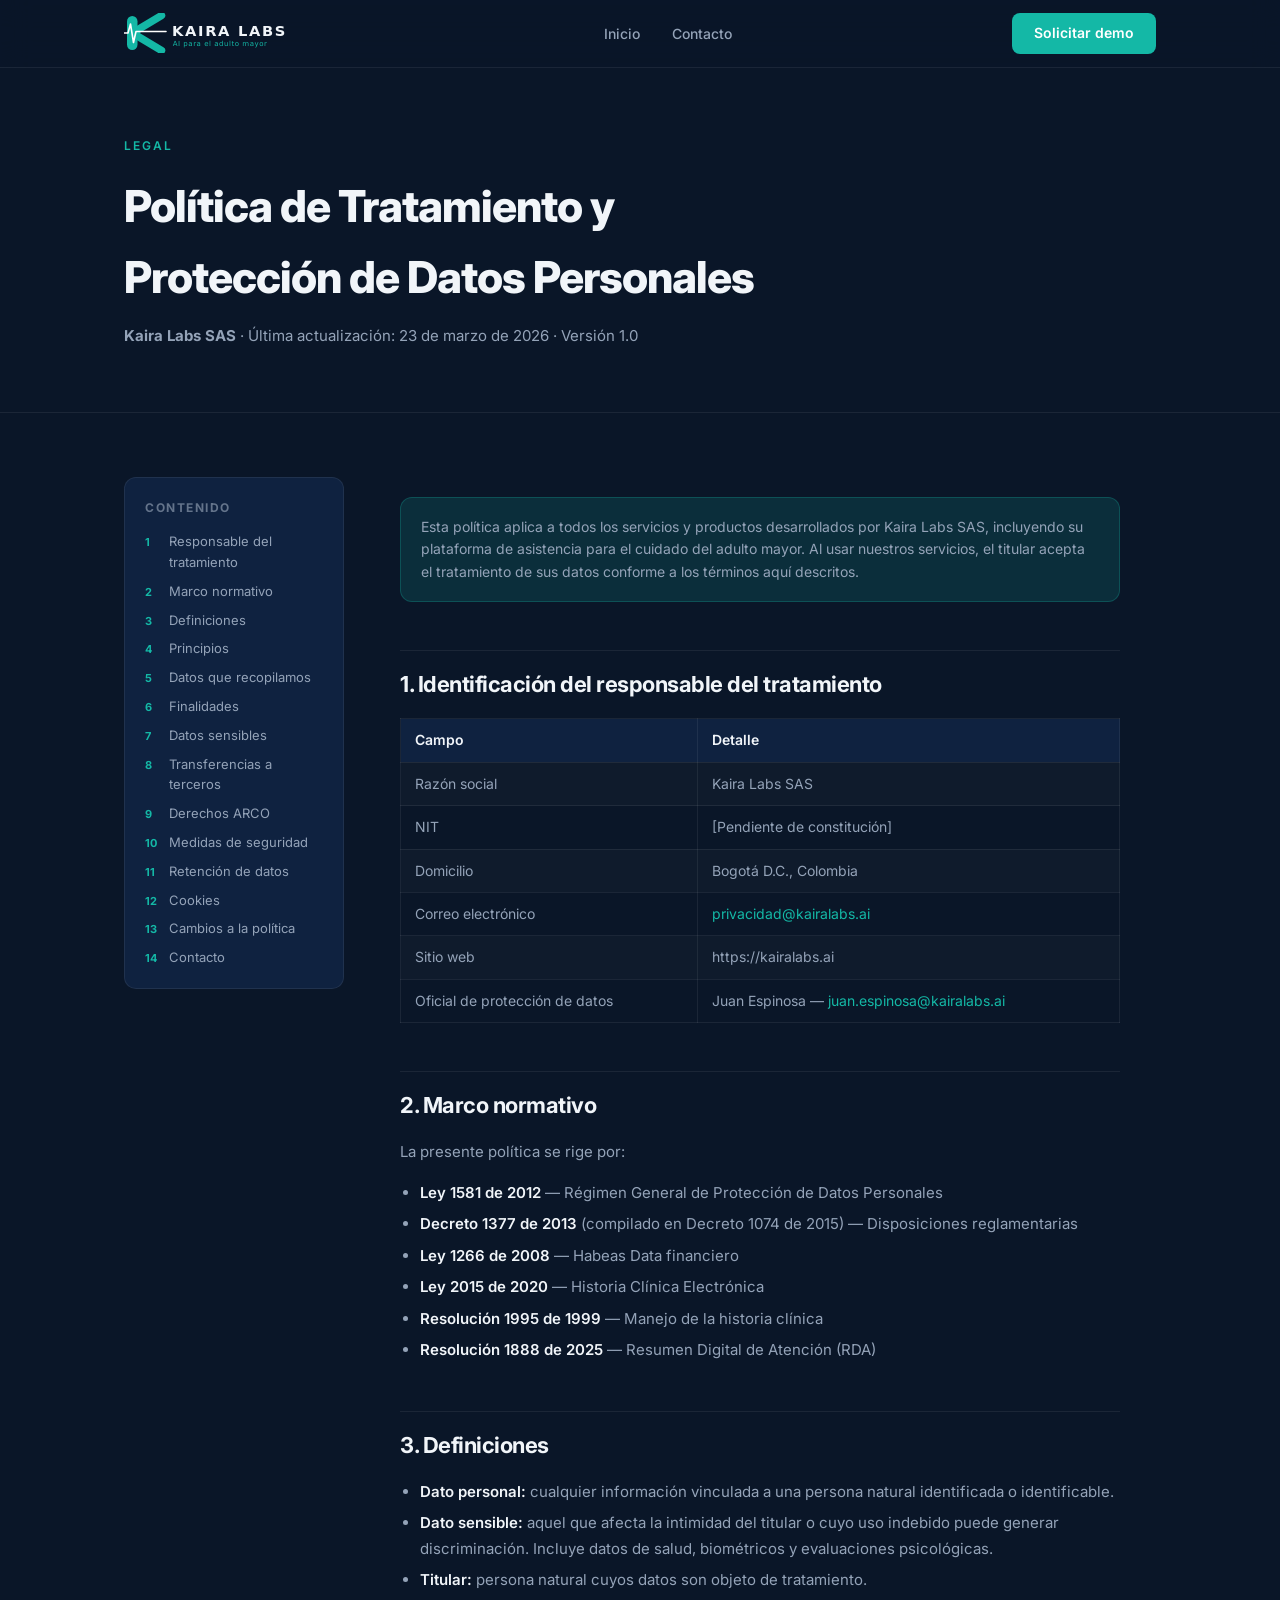
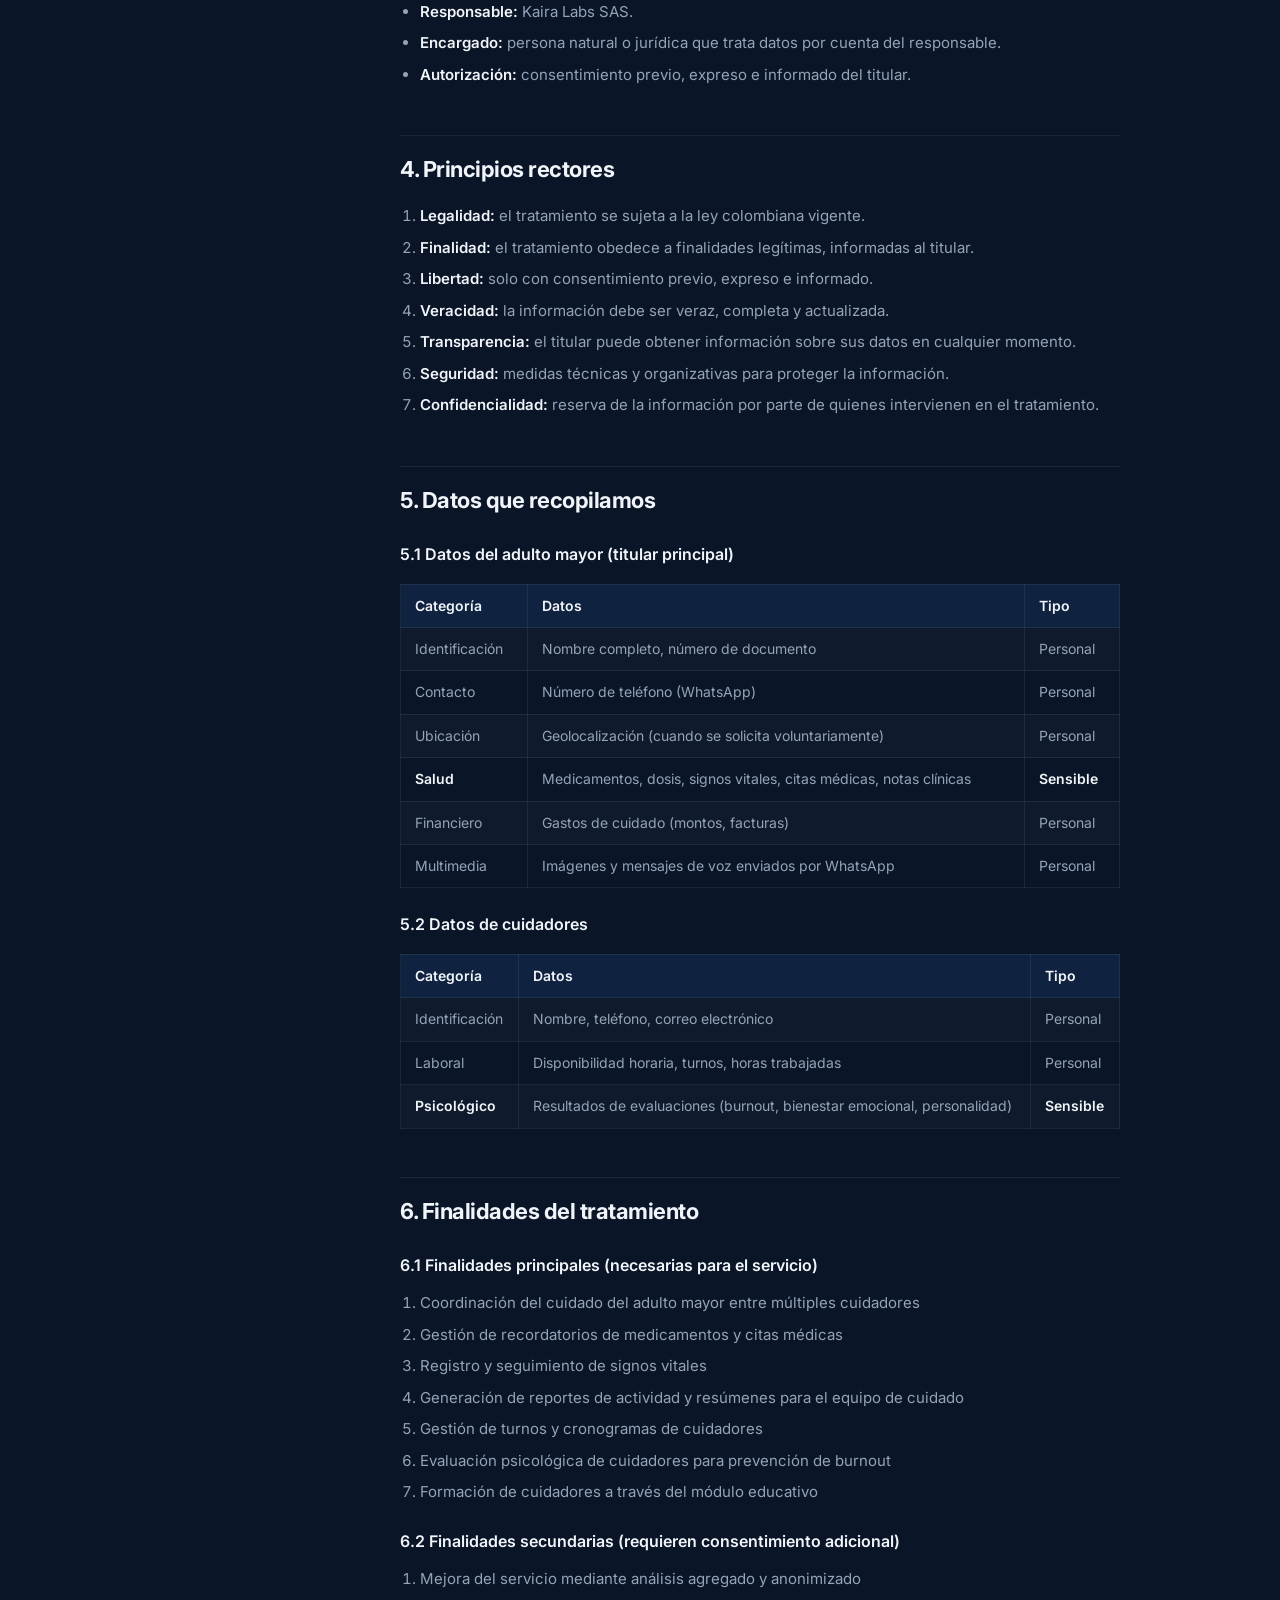
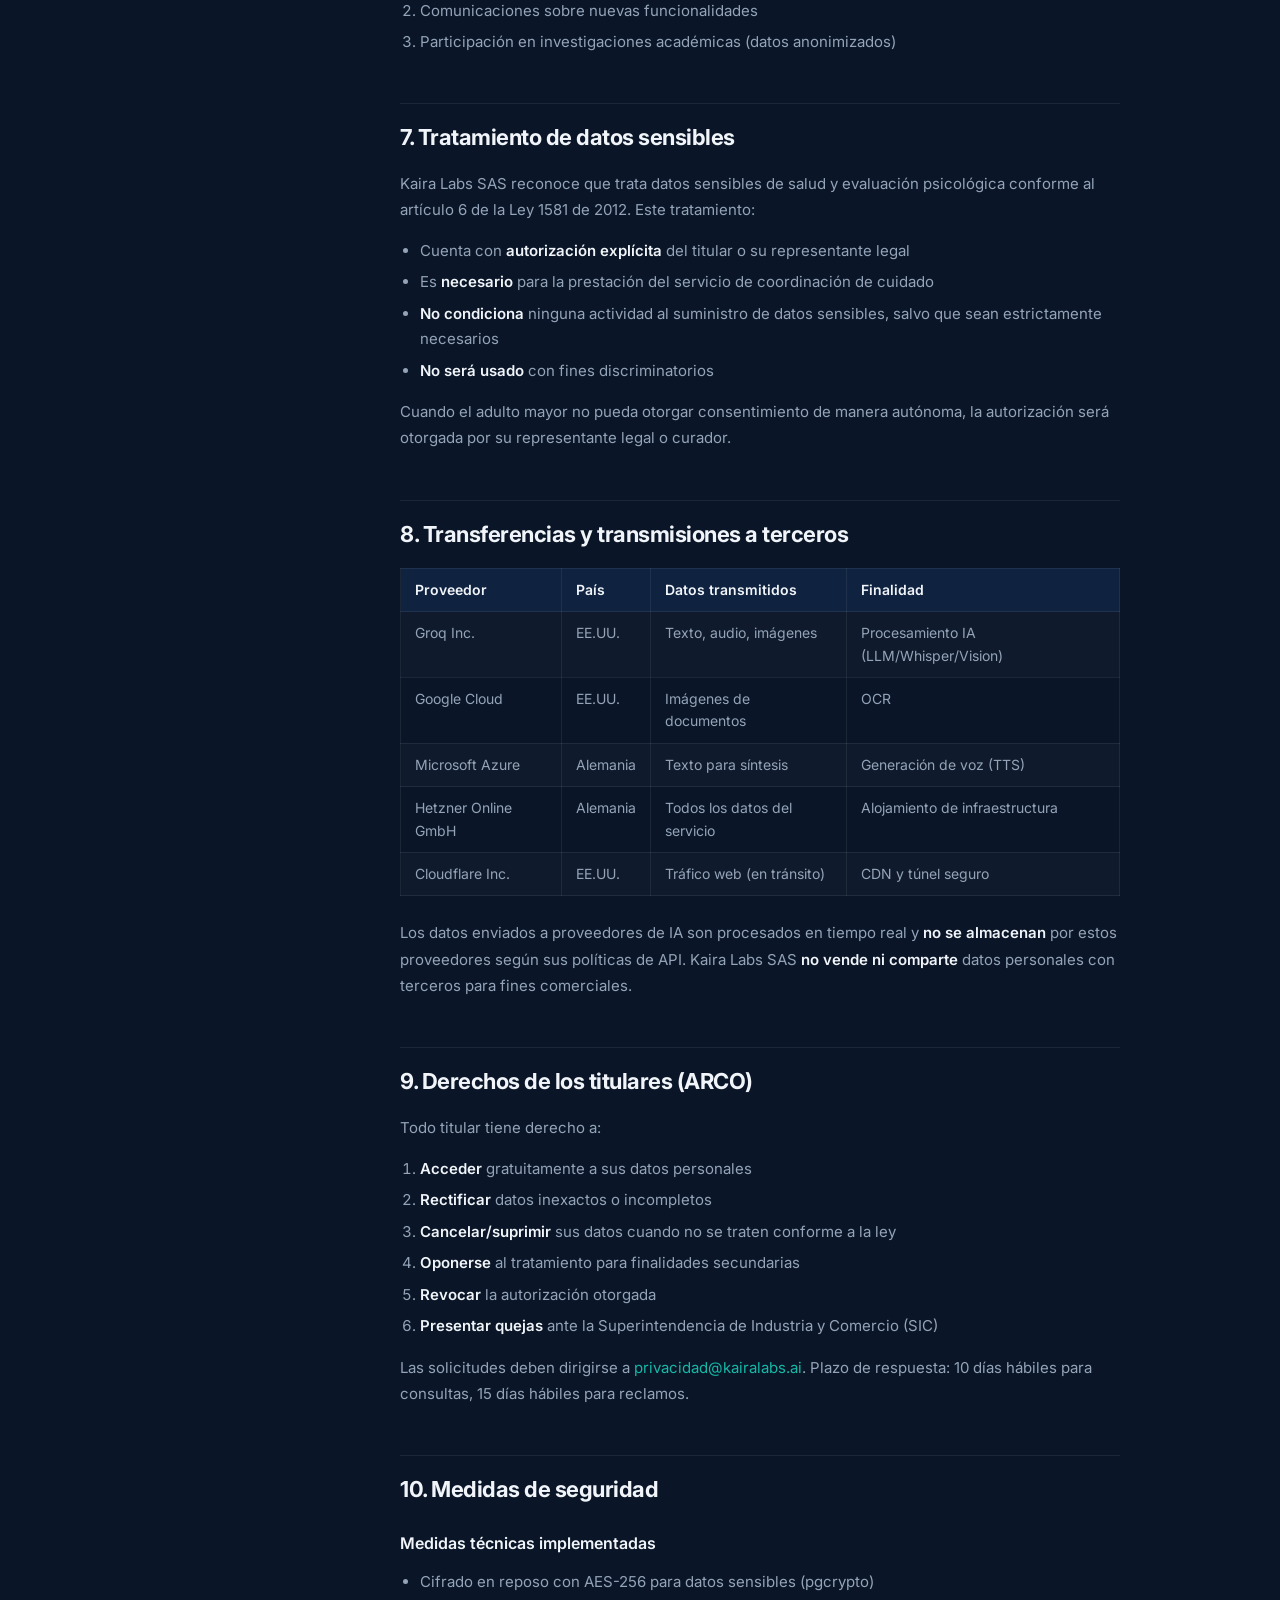
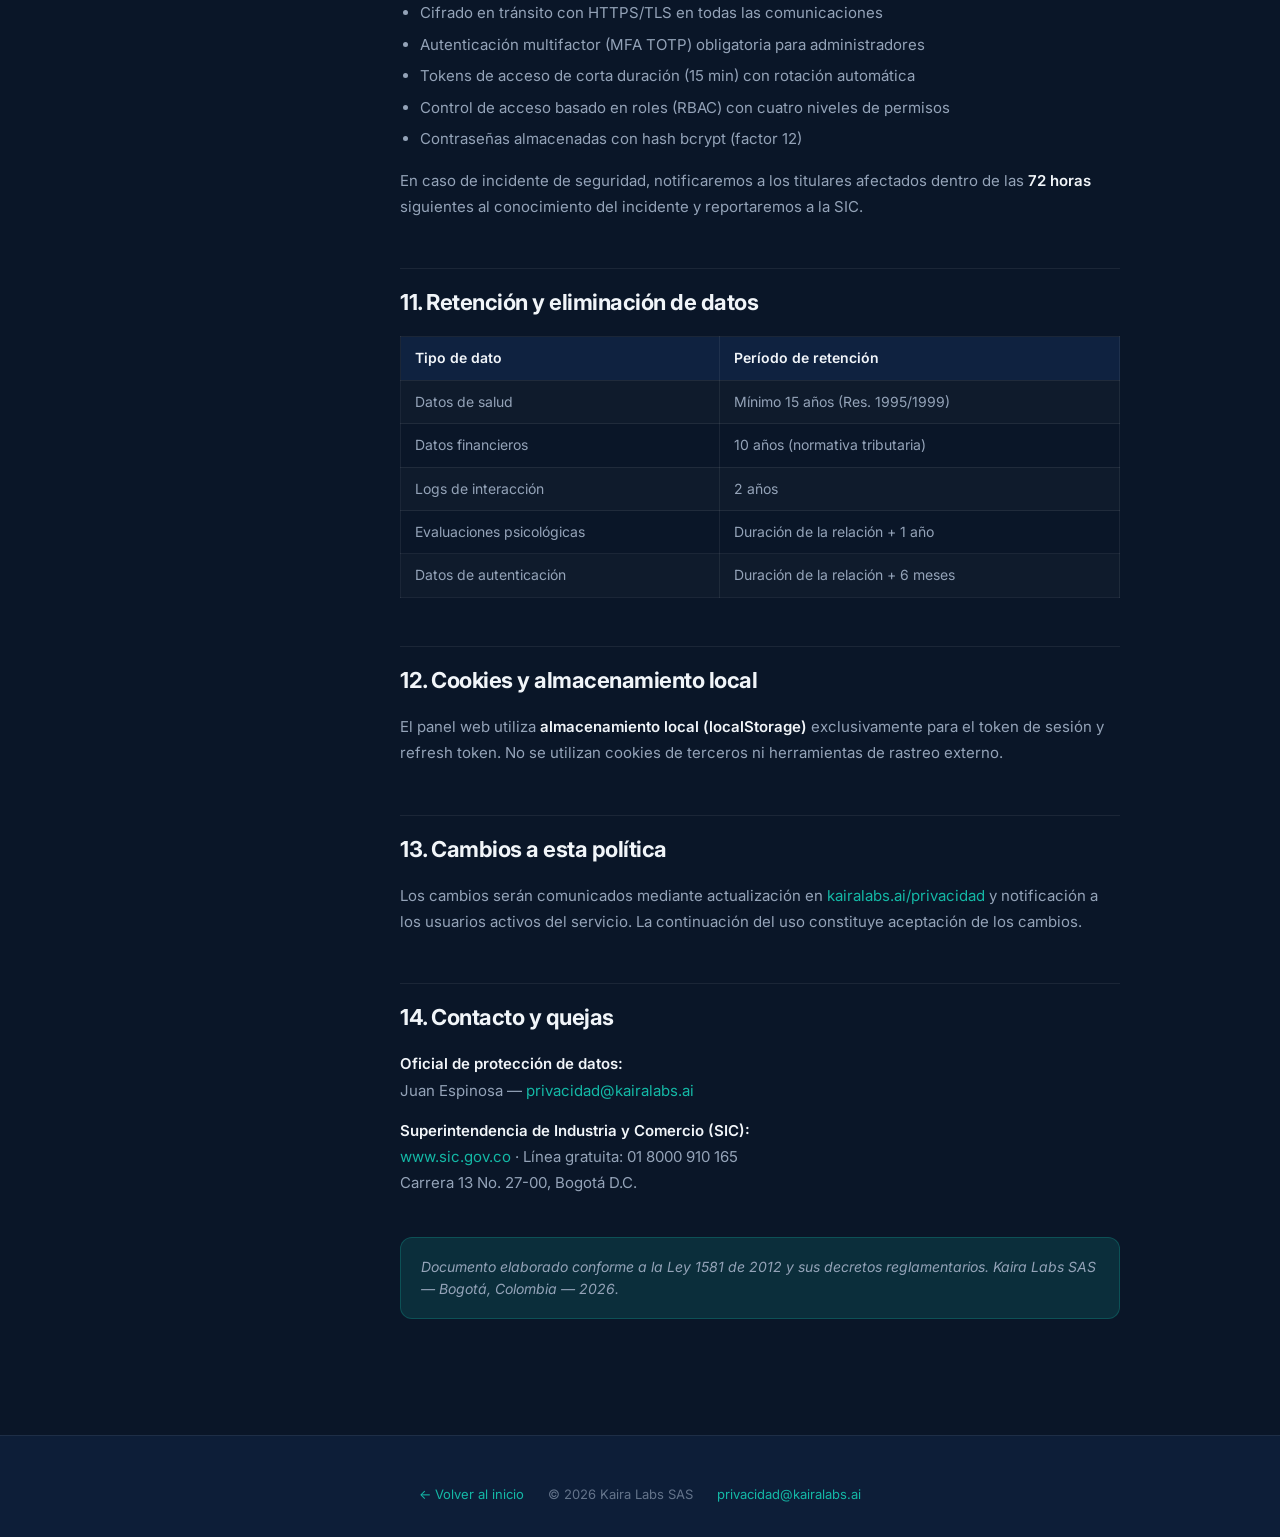
==== privacidad.html @ ccc5d6a7 "feat: landing page inicial Kaira Labs — dark premium, responsive, privacidad" ====
<!DOCTYPE html>
<html lang="es">
<head>
  <meta charset="UTF-8"/>
  <meta name="viewport" content="width=device-width, initial-scale=1.0"/>
  <title>Política de Privacidad — Kaira Labs</title>
  <meta name="description" content="Política de Tratamiento y Protección de Datos Personales de Kaira Labs SAS, conforme a la Ley 1581 de 2012."/>
  <link rel="icon" type="image/svg+xml" href="assets/img/favicon.svg"/>
  <link rel="preconnect" href="https://fonts.googleapis.com"/>
  <link rel="preconnect" href="https://fonts.gstatic.com" crossorigin/>
  <link href="https://fonts.googleapis.com/css2?family=Inter:wght@400;500;600;700;800&display=swap" rel="stylesheet"/>
  <link rel="stylesheet" href="assets/css/style.css"/>
  <style>
    .privacy-hero {
      padding: calc(var(--nav-h) + 64px) 0 64px;
      border-bottom: 1px solid var(--border);
    }
    .privacy-hero h1 { font-size: clamp(28px,4vw,44px); font-weight:800; letter-spacing:-1px; margin-bottom:12px; }
    .privacy-hero p { color:var(--text-muted); font-size:15px; }
    .privacy-body { padding: 64px 0 96px; }
    .privacy-layout { display:grid; grid-template-columns:220px 1fr; gap:56px; align-items:start; }
    .privacy-toc {
      position:sticky; top:calc(var(--nav-h) + 24px);
      background:var(--bg-card); border:1px solid var(--border);
      border-radius:var(--radius); padding:20px;
    }
    .privacy-toc h4 { font-size:12px; font-weight:700; text-transform:uppercase; letter-spacing:1.5px; color:var(--text-dim); margin-bottom:14px; }
    .privacy-toc ol { list-style:none; counter-reset:toc; display:flex; flex-direction:column; gap:8px; }
    .privacy-toc li { counter-increment:toc; display:flex; gap:8px; align-items:baseline; }
    .privacy-toc li::before { content:counter(toc); font-size:11px; font-weight:700; color:var(--accent); min-width:16px; }
    .privacy-toc a { font-size:13px; color:var(--text-muted); transition:color .2s; }
    .privacy-toc a:hover { color:var(--text); }
    .privacy-content { max-width:720px; }
    .privacy-content h2 {
      font-size:22px; font-weight:700; letter-spacing:-.5px;
      margin: 48px 0 16px; padding-top:16px;
      border-top:1px solid var(--border); color:var(--text);
    }
    .privacy-content h2:first-child { margin-top:0; border-top:none; }
    .privacy-content h3 { font-size:16px; font-weight:600; margin:24px 0 10px; color:var(--text); }
    .privacy-content p { font-size:15px; color:var(--text-muted); line-height:1.75; margin-bottom:14px; }
    .privacy-content ul, .privacy-content ol { margin:12px 0 16px 20px; }
    .privacy-content li { font-size:15px; color:var(--text-muted); line-height:1.7; margin-bottom:6px; }
    .privacy-content strong { color:var(--text); font-weight:600; }
    .privacy-content table { width:100%; border-collapse:collapse; margin:16px 0 24px; font-size:14px; }
    .privacy-content th { background:var(--bg-card); color:var(--text); font-weight:600; padding:10px 14px; text-align:left; border:1px solid var(--border); }
    .privacy-content td { padding:10px 14px; border:1px solid var(--border); color:var(--text-muted); vertical-align:top; }
    .privacy-content tr:nth-child(even) td { background:rgba(255,255,255,.02); }
    .highlight-box {
      background:var(--accent-glow); border:1px solid rgba(20,184,166,.25);
      border-radius:var(--radius); padding:18px 20px; margin:20px 0;
      font-size:14px; color:var(--text-muted); line-height:1.6;
    }
    @media (max-width:768px) {
      .privacy-layout { grid-template-columns:1fr; }
      .privacy-toc { position:static; }
    }
  </style>
</head>
<body>

<!-- Nav -->
<nav>
  <div class="container">
    <a href="/" aria-label="Kaira Labs inicio">
      <img src="assets/img/kaira_logo_h.svg" alt="Kaira Labs" class="nav-logo"/>
    </a>
    <ul class="nav-links">
      <li><a href="/">Inicio</a></li>
      <li><a href="/#contacto">Contacto</a></li>
    </ul>
    <a href="/#contacto" class="btn-nav">Solicitar demo</a>
  </div>
</nav>

<!-- Hero -->
<div class="privacy-hero">
  <div class="container">
    <span class="section-label">Legal</span>
    <h1>Política de Tratamiento y<br/>Protección de Datos Personales</h1>
    <p><strong>Kaira Labs SAS</strong> · Última actualización: 23 de marzo de 2026 · Versión 1.0</p>
  </div>
</div>

<!-- Body -->
<div class="privacy-body">
  <div class="container">
    <div class="privacy-layout">

      <!-- TOC -->
      <aside class="privacy-toc">
        <h4>Contenido</h4>
        <ol>
          <li><a href="#sec1">Responsable del tratamiento</a></li>
          <li><a href="#sec2">Marco normativo</a></li>
          <li><a href="#sec3">Definiciones</a></li>
          <li><a href="#sec4">Principios</a></li>
          <li><a href="#sec5">Datos que recopilamos</a></li>
          <li><a href="#sec6">Finalidades</a></li>
          <li><a href="#sec7">Datos sensibles</a></li>
          <li><a href="#sec8">Transferencias a terceros</a></li>
          <li><a href="#sec9">Derechos ARCO</a></li>
          <li><a href="#sec10">Medidas de seguridad</a></li>
          <li><a href="#sec11">Retención de datos</a></li>
          <li><a href="#sec12">Cookies</a></li>
          <li><a href="#sec13">Cambios a la política</a></li>
          <li><a href="#sec14">Contacto</a></li>
        </ol>
      </aside>

      <!-- Content -->
      <div class="privacy-content">

        <div class="highlight-box">
          Esta política aplica a todos los servicios y productos desarrollados por Kaira Labs SAS, incluyendo su plataforma de asistencia para el cuidado del adulto mayor. Al usar nuestros servicios, el titular acepta el tratamiento de sus datos conforme a los términos aquí descritos.
        </div>

        <h2 id="sec1">1. Identificación del responsable del tratamiento</h2>
        <table>
          <tr><th>Campo</th><th>Detalle</th></tr>
          <tr><td>Razón social</td><td>Kaira Labs SAS</td></tr>
          <tr><td>NIT</td><td>[Pendiente de constitución]</td></tr>
          <tr><td>Domicilio</td><td>Bogotá D.C., Colombia</td></tr>
          <tr><td>Correo electrónico</td><td><a href="mailto:privacidad@kairalabs.ai" style="color:var(--accent)">privacidad@kairalabs.ai</a></td></tr>
          <tr><td>Sitio web</td><td>https://kairalabs.ai</td></tr>
          <tr><td>Oficial de protección de datos</td><td>Juan Espinosa — <a href="mailto:juan.espinosa@kairalabs.ai" style="color:var(--accent)">juan.espinosa@kairalabs.ai</a></td></tr>
        </table>

        <h2 id="sec2">2. Marco normativo</h2>
        <p>La presente política se rige por:</p>
        <ul>
          <li><strong>Ley 1581 de 2012</strong> — Régimen General de Protección de Datos Personales</li>
          <li><strong>Decreto 1377 de 2013</strong> (compilado en Decreto 1074 de 2015) — Disposiciones reglamentarias</li>
          <li><strong>Ley 1266 de 2008</strong> — Habeas Data financiero</li>
          <li><strong>Ley 2015 de 2020</strong> — Historia Clínica Electrónica</li>
          <li><strong>Resolución 1995 de 1999</strong> — Manejo de la historia clínica</li>
          <li><strong>Resolución 1888 de 2025</strong> — Resumen Digital de Atención (RDA)</li>
        </ul>

        <h2 id="sec3">3. Definiciones</h2>
        <ul>
          <li><strong>Dato personal:</strong> cualquier información vinculada a una persona natural identificada o identificable.</li>
          <li><strong>Dato sensible:</strong> aquel que afecta la intimidad del titular o cuyo uso indebido puede generar discriminación. Incluye datos de salud, biométricos y evaluaciones psicológicas.</li>
          <li><strong>Titular:</strong> persona natural cuyos datos son objeto de tratamiento.</li>
          <li><strong>Responsable:</strong> Kaira Labs SAS.</li>
          <li><strong>Encargado:</strong> persona natural o jurídica que trata datos por cuenta del responsable.</li>
          <li><strong>Autorización:</strong> consentimiento previo, expreso e informado del titular.</li>
        </ul>

        <h2 id="sec4">4. Principios rectores</h2>
        <ol>
          <li><strong>Legalidad:</strong> el tratamiento se sujeta a la ley colombiana vigente.</li>
          <li><strong>Finalidad:</strong> el tratamiento obedece a finalidades legítimas, informadas al titular.</li>
          <li><strong>Libertad:</strong> solo con consentimiento previo, expreso e informado.</li>
          <li><strong>Veracidad:</strong> la información debe ser veraz, completa y actualizada.</li>
          <li><strong>Transparencia:</strong> el titular puede obtener información sobre sus datos en cualquier momento.</li>
          <li><strong>Seguridad:</strong> medidas técnicas y organizativas para proteger la información.</li>
          <li><strong>Confidencialidad:</strong> reserva de la información por parte de quienes intervienen en el tratamiento.</li>
        </ol>

        <h2 id="sec5">5. Datos que recopilamos</h2>
        <h3>5.1 Datos del adulto mayor (titular principal)</h3>
        <table>
          <tr><th>Categoría</th><th>Datos</th><th>Tipo</th></tr>
          <tr><td>Identificación</td><td>Nombre completo, número de documento</td><td>Personal</td></tr>
          <tr><td>Contacto</td><td>Número de teléfono (WhatsApp)</td><td>Personal</td></tr>
          <tr><td>Ubicación</td><td>Geolocalización (cuando se solicita voluntariamente)</td><td>Personal</td></tr>
          <tr><td><strong>Salud</strong></td><td>Medicamentos, dosis, signos vitales, citas médicas, notas clínicas</td><td><strong>Sensible</strong></td></tr>
          <tr><td>Financiero</td><td>Gastos de cuidado (montos, facturas)</td><td>Personal</td></tr>
          <tr><td>Multimedia</td><td>Imágenes y mensajes de voz enviados por WhatsApp</td><td>Personal</td></tr>
        </table>
        <h3>5.2 Datos de cuidadores</h3>
        <table>
          <tr><th>Categoría</th><th>Datos</th><th>Tipo</th></tr>
          <tr><td>Identificación</td><td>Nombre, teléfono, correo electrónico</td><td>Personal</td></tr>
          <tr><td>Laboral</td><td>Disponibilidad horaria, turnos, horas trabajadas</td><td>Personal</td></tr>
          <tr><td><strong>Psicológico</strong></td><td>Resultados de evaluaciones (burnout, bienestar emocional, personalidad)</td><td><strong>Sensible</strong></td></tr>
        </table>

        <h2 id="sec6">6. Finalidades del tratamiento</h2>
        <h3>6.1 Finalidades principales (necesarias para el servicio)</h3>
        <ol>
          <li>Coordinación del cuidado del adulto mayor entre múltiples cuidadores</li>
          <li>Gestión de recordatorios de medicamentos y citas médicas</li>
          <li>Registro y seguimiento de signos vitales</li>
          <li>Generación de reportes de actividad y resúmenes para el equipo de cuidado</li>
          <li>Gestión de turnos y cronogramas de cuidadores</li>
          <li>Evaluación psicológica de cuidadores para prevención de burnout</li>
          <li>Formación de cuidadores a través del módulo educativo</li>
        </ol>
        <h3>6.2 Finalidades secundarias (requieren consentimiento adicional)</h3>
        <ol>
          <li>Mejora del servicio mediante análisis agregado y anonimizado</li>
          <li>Comunicaciones sobre nuevas funcionalidades</li>
          <li>Participación en investigaciones académicas (datos anonimizados)</li>
        </ol>

        <h2 id="sec7">7. Tratamiento de datos sensibles</h2>
        <p>Kaira Labs SAS reconoce que trata datos sensibles de salud y evaluación psicológica conforme al artículo 6 de la Ley 1581 de 2012. Este tratamiento:</p>
        <ul>
          <li>Cuenta con <strong>autorización explícita</strong> del titular o su representante legal</li>
          <li>Es <strong>necesario</strong> para la prestación del servicio de coordinación de cuidado</li>
          <li><strong>No condiciona</strong> ninguna actividad al suministro de datos sensibles, salvo que sean estrictamente necesarios</li>
          <li><strong>No será usado</strong> con fines discriminatorios</li>
        </ul>
        <p>Cuando el adulto mayor no pueda otorgar consentimiento de manera autónoma, la autorización será otorgada por su representante legal o curador.</p>

        <h2 id="sec8">8. Transferencias y transmisiones a terceros</h2>
        <table>
          <tr><th>Proveedor</th><th>País</th><th>Datos transmitidos</th><th>Finalidad</th></tr>
          <tr><td>Groq Inc.</td><td>EE.UU.</td><td>Texto, audio, imágenes</td><td>Procesamiento IA (LLM/Whisper/Vision)</td></tr>
          <tr><td>Google Cloud</td><td>EE.UU.</td><td>Imágenes de documentos</td><td>OCR</td></tr>
          <tr><td>Microsoft Azure</td><td>Alemania</td><td>Texto para síntesis</td><td>Generación de voz (TTS)</td></tr>
          <tr><td>Hetzner Online GmbH</td><td>Alemania</td><td>Todos los datos del servicio</td><td>Alojamiento de infraestructura</td></tr>
          <tr><td>Cloudflare Inc.</td><td>EE.UU.</td><td>Tráfico web (en tránsito)</td><td>CDN y túnel seguro</td></tr>
        </table>
        <p>Los datos enviados a proveedores de IA son procesados en tiempo real y <strong>no se almacenan</strong> por estos proveedores según sus políticas de API. Kaira Labs SAS <strong>no vende ni comparte</strong> datos personales con terceros para fines comerciales.</p>

        <h2 id="sec9">9. Derechos de los titulares (ARCO)</h2>
        <p>Todo titular tiene derecho a:</p>
        <ol>
          <li><strong>Acceder</strong> gratuitamente a sus datos personales</li>
          <li><strong>Rectificar</strong> datos inexactos o incompletos</li>
          <li><strong>Cancelar/suprimir</strong> sus datos cuando no se traten conforme a la ley</li>
          <li><strong>Oponerse</strong> al tratamiento para finalidades secundarias</li>
          <li><strong>Revocar</strong> la autorización otorgada</li>
          <li><strong>Presentar quejas</strong> ante la Superintendencia de Industria y Comercio (SIC)</li>
        </ol>
        <p>Las solicitudes deben dirigirse a <a href="mailto:privacidad@kairalabs.ai" style="color:var(--accent)">privacidad@kairalabs.ai</a>. Plazo de respuesta: 10 días hábiles para consultas, 15 días hábiles para reclamos.</p>

        <h2 id="sec10">10. Medidas de seguridad</h2>
        <h3>Medidas técnicas implementadas</h3>
        <ul>
          <li>Cifrado en reposo con AES-256 para datos sensibles (pgcrypto)</li>
          <li>Cifrado en tránsito con HTTPS/TLS en todas las comunicaciones</li>
          <li>Autenticación multifactor (MFA TOTP) obligatoria para administradores</li>
          <li>Tokens de acceso de corta duración (15 min) con rotación automática</li>
          <li>Control de acceso basado en roles (RBAC) con cuatro niveles de permisos</li>
          <li>Contraseñas almacenadas con hash bcrypt (factor 12)</li>
        </ul>
        <p>En caso de incidente de seguridad, notificaremos a los titulares afectados dentro de las <strong>72 horas</strong> siguientes al conocimiento del incidente y reportaremos a la SIC.</p>

        <h2 id="sec11">11. Retención y eliminación de datos</h2>
        <table>
          <tr><th>Tipo de dato</th><th>Período de retención</th></tr>
          <tr><td>Datos de salud</td><td>Mínimo 15 años (Res. 1995/1999)</td></tr>
          <tr><td>Datos financieros</td><td>10 años (normativa tributaria)</td></tr>
          <tr><td>Logs de interacción</td><td>2 años</td></tr>
          <tr><td>Evaluaciones psicológicas</td><td>Duración de la relación + 1 año</td></tr>
          <tr><td>Datos de autenticación</td><td>Duración de la relación + 6 meses</td></tr>
        </table>

        <h2 id="sec12">12. Cookies y almacenamiento local</h2>
        <p>El panel web utiliza <strong>almacenamiento local (localStorage)</strong> exclusivamente para el token de sesión y refresh token. No se utilizan cookies de terceros ni herramientas de rastreo externo.</p>

        <h2 id="sec13">13. Cambios a esta política</h2>
        <p>Los cambios serán comunicados mediante actualización en <a href="https://kairalabs.ai/privacidad" style="color:var(--accent)">kairalabs.ai/privacidad</a> y notificación a los usuarios activos del servicio. La continuación del uso constituye aceptación de los cambios.</p>

        <h2 id="sec14">14. Contacto y quejas</h2>
        <p><strong>Oficial de protección de datos:</strong><br/>
        Juan Espinosa — <a href="mailto:privacidad@kairalabs.ai" style="color:var(--accent)">privacidad@kairalabs.ai</a></p>
        <p><strong>Superintendencia de Industria y Comercio (SIC):</strong><br/>
        <a href="https://www.sic.gov.co" style="color:var(--accent)" target="_blank">www.sic.gov.co</a> · Línea gratuita: 01 8000 910 165<br/>
        Carrera 13 No. 27-00, Bogotá D.C.</p>

        <div class="highlight-box" style="margin-top:40px">
          <em>Documento elaborado conforme a la Ley 1581 de 2012 y sus decretos reglamentarios. Kaira Labs SAS — Bogotá, Colombia — 2026.</em>
        </div>

      </div><!-- /privacy-content -->
    </div><!-- /privacy-layout -->
  </div>
</div>

<footer>
  <div class="container">
    <div class="footer-bottom" style="padding-top:0; border-top:none; justify-content:center; gap:24px;">
      <a href="/">← Volver al inicio</a>
      <span style="color:var(--text-dim)">© 2026 Kaira Labs SAS</span>
      <a href="mailto:privacidad@kairalabs.ai">privacidad@kairalabs.ai</a>
    </div>
  </div>
</footer>

</body>
</html>
---- assets/css/style.css ----
/* ── Variables ─────────────────────────────────────────── */
:root {
  --bg:          #0a1628;
  --bg-card:     #0f2240;
  --bg-card2:    #0d1e38;
  --accent:      #14B8A6;
  --accent-dim:  #0d9488;
  --accent-glow: rgba(20,184,166,.15);
  --text:        #f1f5f9;
  --text-muted:  #94a3b8;
  --text-dim:    #64748b;
  --border:      rgba(255,255,255,.07);
  --radius:      12px;
  --radius-lg:   20px;
  --nav-h:       68px;
}

/* ── Reset ─────────────────────────────────────────────── */
*, *::before, *::after { box-sizing: border-box; margin: 0; padding: 0; }
html { scroll-behavior: smooth; }
body {
  font-family: 'Inter', system-ui, -apple-system, sans-serif;
  background: var(--bg);
  color: var(--text);
  line-height: 1.6;
  -webkit-font-smoothing: antialiased;
}
a { color: inherit; text-decoration: none; }
img, svg { display: block; }

/* ── Layout helpers ────────────────────────────────────── */
.container {
  max-width: 1080px;
  margin: 0 auto;
  padding: 0 24px;
}
section { padding: 96px 0; }

/* ── Nav ───────────────────────────────────────────────── */
nav {
  position: fixed; top: 0; left: 0; right: 0; z-index: 100;
  height: var(--nav-h);
  display: flex; align-items: center;
  background: rgba(10,22,40,.85);
  backdrop-filter: blur(14px);
  border-bottom: 1px solid var(--border);
  transition: background .3s;
}
nav .container {
  display: flex; align-items: center;
  justify-content: space-between; width: 100%;
}
.nav-logo { height: 40px; width: auto; }
.nav-links {
  display: flex; align-items: center; gap: 32px;
  list-style: none;
}
.nav-links a {
  font-size: 14px; font-weight: 500;
  color: var(--text-muted);
  transition: color .2s;
}
.nav-links a:hover { color: var(--text); }
.btn-nav {
  padding: 9px 22px;
  background: var(--accent); color: #fff;
  border-radius: 8px; font-size: 14px; font-weight: 600;
  transition: background .2s, transform .1s;
  white-space: nowrap;
}
.btn-nav:hover { background: var(--accent-dim); transform: translateY(-1px); }

.hamburger {
  display: none; background: none; border: none;
  cursor: pointer; padding: 6px;
  flex-direction: column; gap: 5px;
}
.hamburger span {
  display: block; width: 24px; height: 2px;
  background: var(--text); border-radius: 2px;
  transition: .3s;
}
.mobile-menu {
  display: none;
  position: fixed; top: var(--nav-h); left: 0; right: 0;
  background: #0d1e38;
  border-bottom: 1px solid var(--border);
  padding: 20px 24px 28px;
  flex-direction: column; gap: 20px;
  z-index: 99;
}
.mobile-menu a {
  font-size: 16px; font-weight: 500; color: var(--text-muted);
  padding: 6px 0; border-bottom: 1px solid var(--border);
}
.mobile-menu.open { display: flex; }

/* ── Hero ──────────────────────────────────────────────── */
.hero {
  min-height: 100vh;
  display: flex; align-items: center;
  padding-top: var(--nav-h);
  position: relative; overflow: hidden;
}
.hero-bg {
  position: absolute; inset: 0; z-index: 0;
  background:
    radial-gradient(ellipse 700px 500px at 60% 40%, rgba(20,184,166,.08) 0%, transparent 70%),
    radial-gradient(ellipse 500px 400px at 10% 80%, rgba(14,165,233,.06) 0%, transparent 70%);
}
.hero-grid {
  position: absolute; inset: 0;
  background-image:
    linear-gradient(rgba(255,255,255,.025) 1px, transparent 1px),
    linear-gradient(90deg, rgba(255,255,255,.025) 1px, transparent 1px);
  background-size: 60px 60px;
  mask-image: radial-gradient(ellipse 80% 80% at 50% 50%, black 0%, transparent 100%);
}
.hero .container {
  position: relative; z-index: 1;
  display: grid; grid-template-columns: 1fr 1fr;
  gap: 64px; align-items: center;
  padding-top: 40px; padding-bottom: 40px;
}
.hero-badge {
  display: inline-flex; align-items: center; gap: 8px;
  padding: 6px 14px;
  background: var(--accent-glow);
  border: 1px solid rgba(20,184,166,.3);
  border-radius: 100px; color: var(--accent);
  font-size: 13px; font-weight: 500;
  margin-bottom: 28px;
}
.hero-badge .dot {
  width: 7px; height: 7px; border-radius: 50%;
  background: var(--accent);
  box-shadow: 0 0 8px var(--accent);
  animation: pulse 2s infinite;
}
@keyframes pulse {
  0%, 100% { opacity: 1; }
  50% { opacity: .4; }
}
.hero h1 {
  font-size: clamp(36px, 5vw, 58px);
  font-weight: 800; line-height: 1.1;
  letter-spacing: -1.5px;
  margin-bottom: 24px;
}
.hero h1 span { color: var(--accent); }
.hero p {
  font-size: 18px; color: var(--text-muted);
  line-height: 1.7; max-width: 480px; margin-bottom: 40px;
}
.hero-ctas { display: flex; gap: 14px; flex-wrap: wrap; }
.btn-primary {
  padding: 14px 28px;
  background: var(--accent); color: #fff;
  border-radius: var(--radius); font-size: 15px; font-weight: 600;
  border: none; cursor: pointer;
  transition: background .2s, transform .1s, box-shadow .2s;
  box-shadow: 0 4px 20px rgba(20,184,166,.25);
}
.btn-primary:hover {
  background: var(--accent-dim); transform: translateY(-2px);
  box-shadow: 0 8px 30px rgba(20,184,166,.35);
}
.btn-secondary {
  padding: 14px 28px;
  background: transparent; color: var(--text);
  border: 1px solid var(--border); border-radius: var(--radius);
  font-size: 15px; font-weight: 500; cursor: pointer;
  transition: border-color .2s, background .2s;
}
.btn-secondary:hover {
  border-color: rgba(255,255,255,.2);
  background: rgba(255,255,255,.04);
}

/* Hero visual (right column) */
.hero-visual {
  display: flex; flex-direction: column; gap: 14px;
}
.chat-bubble {
  background: var(--bg-card);
  border: 1px solid var(--border);
  border-radius: var(--radius-lg);
  padding: 16px 20px;
  font-size: 14px; line-height: 1.5;
  max-width: 340px;
}
.chat-bubble.carmenza {
  border-left: 3px solid var(--accent);
  align-self: flex-start;
}
.chat-bubble.user {
  align-self: flex-end;
  background: rgba(20,184,166,.08);
  border-color: rgba(20,184,166,.2);
}
.chat-bubble .sender {
  font-size: 11px; font-weight: 600;
  text-transform: uppercase; letter-spacing: 1px;
  color: var(--accent); margin-bottom: 6px;
}
.chat-bubble .time {
  font-size: 11px; color: var(--text-dim); margin-top: 6px;
}
.stat-row {
  display: flex; gap: 12px; margin-top: 8px;
}
.stat-pill {
  display: flex; align-items: center; gap: 8px;
  background: var(--bg-card);
  border: 1px solid var(--border);
  border-radius: 100px; padding: 8px 16px;
  font-size: 13px; font-weight: 500;
}
.stat-pill .icon { font-size: 16px; }

/* ── Section headers ───────────────────────────────────── */
.section-label {
  display: inline-block;
  font-size: 12px; font-weight: 600;
  text-transform: uppercase; letter-spacing: 2px;
  color: var(--accent); margin-bottom: 16px;
}
.section-title {
  font-size: clamp(28px, 4vw, 42px);
  font-weight: 800; line-height: 1.15;
  letter-spacing: -1px; margin-bottom: 16px;
}
.section-sub {
  font-size: 17px; color: var(--text-muted);
  max-width: 560px; line-height: 1.7;
}
.text-center { text-align: center; }
.text-center .section-sub { margin: 0 auto; }

/* ── Problem section ───────────────────────────────────── */
.problem { background: var(--bg-card2); }
.problem-grid {
  display: grid; grid-template-columns: repeat(3, 1fr);
  gap: 24px; margin-top: 56px;
}
.problem-card {
  background: var(--bg-card);
  border: 1px solid var(--border);
  border-radius: var(--radius-lg);
  padding: 32px 28px;
  transition: border-color .2s, transform .2s;
}
.problem-card:hover {
  border-color: rgba(255,255,255,.15);
  transform: translateY(-3px);
}
.problem-card .icon {
  width: 48px; height: 48px;
  background: rgba(239,68,68,.1);
  border: 1px solid rgba(239,68,68,.2);
  border-radius: 12px; display: flex; align-items: center;
  justify-content: center; font-size: 22px; margin-bottom: 20px;
}
.problem-card h3 {
  font-size: 18px; font-weight: 700; margin-bottom: 10px;
}
.problem-card p { font-size: 14px; color: var(--text-muted); line-height: 1.6; }

/* ── Solution section ──────────────────────────────────── */
.solution-layout {
  display: grid; grid-template-columns: 1fr 1fr;
  gap: 72px; align-items: center; margin-top: 24px;
}
.solution-text p {
  font-size: 16px; color: var(--text-muted);
  line-height: 1.75; margin-bottom: 20px;
}
.solution-points { list-style: none; margin-top: 28px; }
.solution-points li {
  display: flex; gap: 12px; align-items: flex-start;
  padding: 12px 0; border-bottom: 1px solid var(--border);
  font-size: 15px;
}
.solution-points li:last-child { border-bottom: none; }
.solution-points .check {
  color: var(--accent); font-size: 18px; margin-top: 1px;
  flex-shrink: 0;
}
.solution-visual {
  background: var(--bg-card);
  border: 1px solid var(--border);
  border-radius: var(--radius-lg);
  padding: 28px;
  display: flex; flex-direction: column; gap: 14px;
}
.sv-row {
  display: flex; align-items: center; gap: 14px;
  background: var(--bg-card2);
  border: 1px solid var(--border);
  border-radius: var(--radius); padding: 14px 16px;
}
.sv-icon {
  width: 38px; height: 38px; border-radius: 10px;
  background: var(--accent-glow);
  border: 1px solid rgba(20,184,166,.25);
  display: flex; align-items: center; justify-content: center;
  font-size: 18px; flex-shrink: 0;
}
.sv-info { flex: 1; }
.sv-info .label { font-size: 13px; font-weight: 600; }
.sv-info .sub { font-size: 12px; color: var(--text-muted); }
.sv-badge {
  font-size: 11px; font-weight: 600; padding: 4px 10px;
  border-radius: 100px;
}
.sv-badge.ok { background: rgba(20,184,166,.1); color: var(--accent); }
.sv-badge.warn { background: rgba(251,191,36,.1); color: #fbbf24; }

/* ── Features ──────────────────────────────────────────── */
.features-grid {
  display: grid; grid-template-columns: repeat(3, 1fr);
  gap: 20px; margin-top: 56px;
}
.feature-card {
  background: var(--bg-card);
  border: 1px solid var(--border);
  border-radius: var(--radius-lg);
  padding: 28px 24px;
  transition: border-color .2s, transform .2s, box-shadow .2s;
}
.feature-card:hover {
  border-color: rgba(20,184,166,.3);
  transform: translateY(-3px);
  box-shadow: 0 12px 40px rgba(20,184,166,.08);
}
.feature-card .f-icon {
  width: 48px; height: 48px; border-radius: 12px;
  background: var(--accent-glow);
  border: 1px solid rgba(20,184,166,.2);
  display: flex; align-items: center; justify-content: center;
  font-size: 22px; margin-bottom: 18px;
}
.feature-card h3 { font-size: 16px; font-weight: 700; margin-bottom: 8px; }
.feature-card p { font-size: 14px; color: var(--text-muted); line-height: 1.6; }

/* ── WhatsApp differentiator ───────────────────────────── */
.wapp { background: var(--bg-card2); }
.wapp-layout {
  display: grid; grid-template-columns: 1fr 1fr;
  gap: 72px; align-items: center;
}
.wapp-stats {
  display: grid; grid-template-columns: 1fr 1fr;
  gap: 16px; margin-top: 32px;
}
.wapp-stat {
  background: var(--bg-card);
  border: 1px solid var(--border);
  border-radius: var(--radius);
  padding: 20px;
}
.wapp-stat .num {
  font-size: 32px; font-weight: 800;
  color: var(--accent); line-height: 1;
}
.wapp-stat .desc { font-size: 13px; color: var(--text-muted); margin-top: 6px; }
.wapp-reasons { margin-top: 28px; display: flex; flex-direction: column; gap: 14px; }
.reason {
  display: flex; gap: 14px; align-items: flex-start;
  font-size: 15px;
}
.reason .r-icon {
  width: 36px; height: 36px; border-radius: 10px; flex-shrink: 0;
  background: var(--accent-glow); border: 1px solid rgba(20,184,166,.2);
  display: flex; align-items: center; justify-content: center; font-size: 16px;
}
.reason .r-text strong { display: block; font-weight: 600; margin-bottom: 2px; }
.reason .r-text span { font-size: 14px; color: var(--text-muted); }

/* ── Contact ───────────────────────────────────────────── */
.contact-layout {
  display: grid; grid-template-columns: 1fr 1fr;
  gap: 72px; align-items: start; margin-top: 16px;
}
.contact-info p { font-size: 16px; color: var(--text-muted); line-height: 1.7; margin-bottom: 32px; }
.contact-detail {
  display: flex; align-items: center; gap: 12px;
  padding: 14px 0; border-bottom: 1px solid var(--border);
  font-size: 15px;
}
.contact-detail:last-child { border-bottom: none; }
.contact-detail .cd-icon { font-size: 20px; width: 28px; text-align: center; }
.contact-form {
  background: var(--bg-card);
  border: 1px solid var(--border);
  border-radius: var(--radius-lg);
  padding: 36px 32px;
}
.form-group { margin-bottom: 20px; }
.form-group label {
  display: block; font-size: 13px; font-weight: 600;
  color: var(--text-muted); margin-bottom: 8px; letter-spacing: .3px;
}
.form-group input,
.form-group select,
.form-group textarea {
  width: 100%; padding: 12px 16px;
  background: var(--bg-card2);
  border: 1px solid var(--border);
  border-radius: var(--radius); color: var(--text);
  font-size: 15px; font-family: inherit;
  transition: border-color .2s, box-shadow .2s;
  outline: none;
}
.form-group input:focus,
.form-group select:focus,
.form-group textarea:focus {
  border-color: rgba(20,184,166,.5);
  box-shadow: 0 0 0 3px rgba(20,184,166,.1);
}
.form-group textarea { resize: vertical; min-height: 110px; }
.form-group select option { background: var(--bg-card); }
.form-submit {
  width: 100%; padding: 14px;
  background: var(--accent); color: #fff;
  border: none; border-radius: var(--radius);
  font-size: 15px; font-weight: 600; cursor: pointer;
  font-family: inherit;
  transition: background .2s, transform .1s;
}
.form-submit:hover { background: var(--accent-dim); transform: translateY(-1px); }
.form-success {
  display: none; text-align: center; padding: 20px;
  color: var(--accent); font-weight: 600; font-size: 16px;
}

/* ── Footer ────────────────────────────────────────────── */
footer {
  background: var(--bg-card2);
  border-top: 1px solid var(--border);
  padding: 48px 0 32px;
}
.footer-content {
  display: flex; justify-content: space-between;
  align-items: flex-start; gap: 40px;
  margin-bottom: 40px;
}
.footer-brand .logo-wrap { margin-bottom: 14px; }
.footer-brand p {
  font-size: 13px; color: var(--text-muted); max-width: 260px; line-height: 1.6;
}
.footer-links h4 {
  font-size: 13px; font-weight: 700; text-transform: uppercase;
  letter-spacing: 1.2px; color: var(--text-dim); margin-bottom: 16px;
}
.footer-links ul { list-style: none; display: flex; flex-direction: column; gap: 10px; }
.footer-links a { font-size: 14px; color: var(--text-muted); transition: color .2s; }
.footer-links a:hover { color: var(--text); }
.footer-bottom {
  display: flex; justify-content: space-between; align-items: center;
  padding-top: 24px; border-top: 1px solid var(--border);
  font-size: 13px; color: var(--text-dim);
}
.footer-bottom a { color: var(--accent); }
.footer-bottom a:hover { text-decoration: underline; }

/* ── Responsive ────────────────────────────────────────── */
@media (max-width: 900px) {
  .hero .container { grid-template-columns: 1fr; gap: 48px; }
  .hero-visual { display: none; }
  .hero h1 { font-size: 40px; }
  .problem-grid { grid-template-columns: 1fr; gap: 16px; }
  .solution-layout { grid-template-columns: 1fr; gap: 40px; }
  .features-grid { grid-template-columns: 1fr 1fr; }
  .wapp-layout { grid-template-columns: 1fr; gap: 40px; }
  .contact-layout { grid-template-columns: 1fr; gap: 40px; }
  .footer-content { flex-direction: column; gap: 32px; }
  .footer-bottom { flex-direction: column; gap: 10px; text-align: center; }
}
@media (max-width: 640px) {
  section { padding: 64px 0; }
  .nav-links { display: none; }
  .btn-nav { display: none; }
  .hamburger { display: flex; }
  .features-grid { grid-template-columns: 1fr; }
  .wapp-stats { grid-template-columns: 1fr 1fr; }
  .contact-form { padding: 24px 20px; }
}
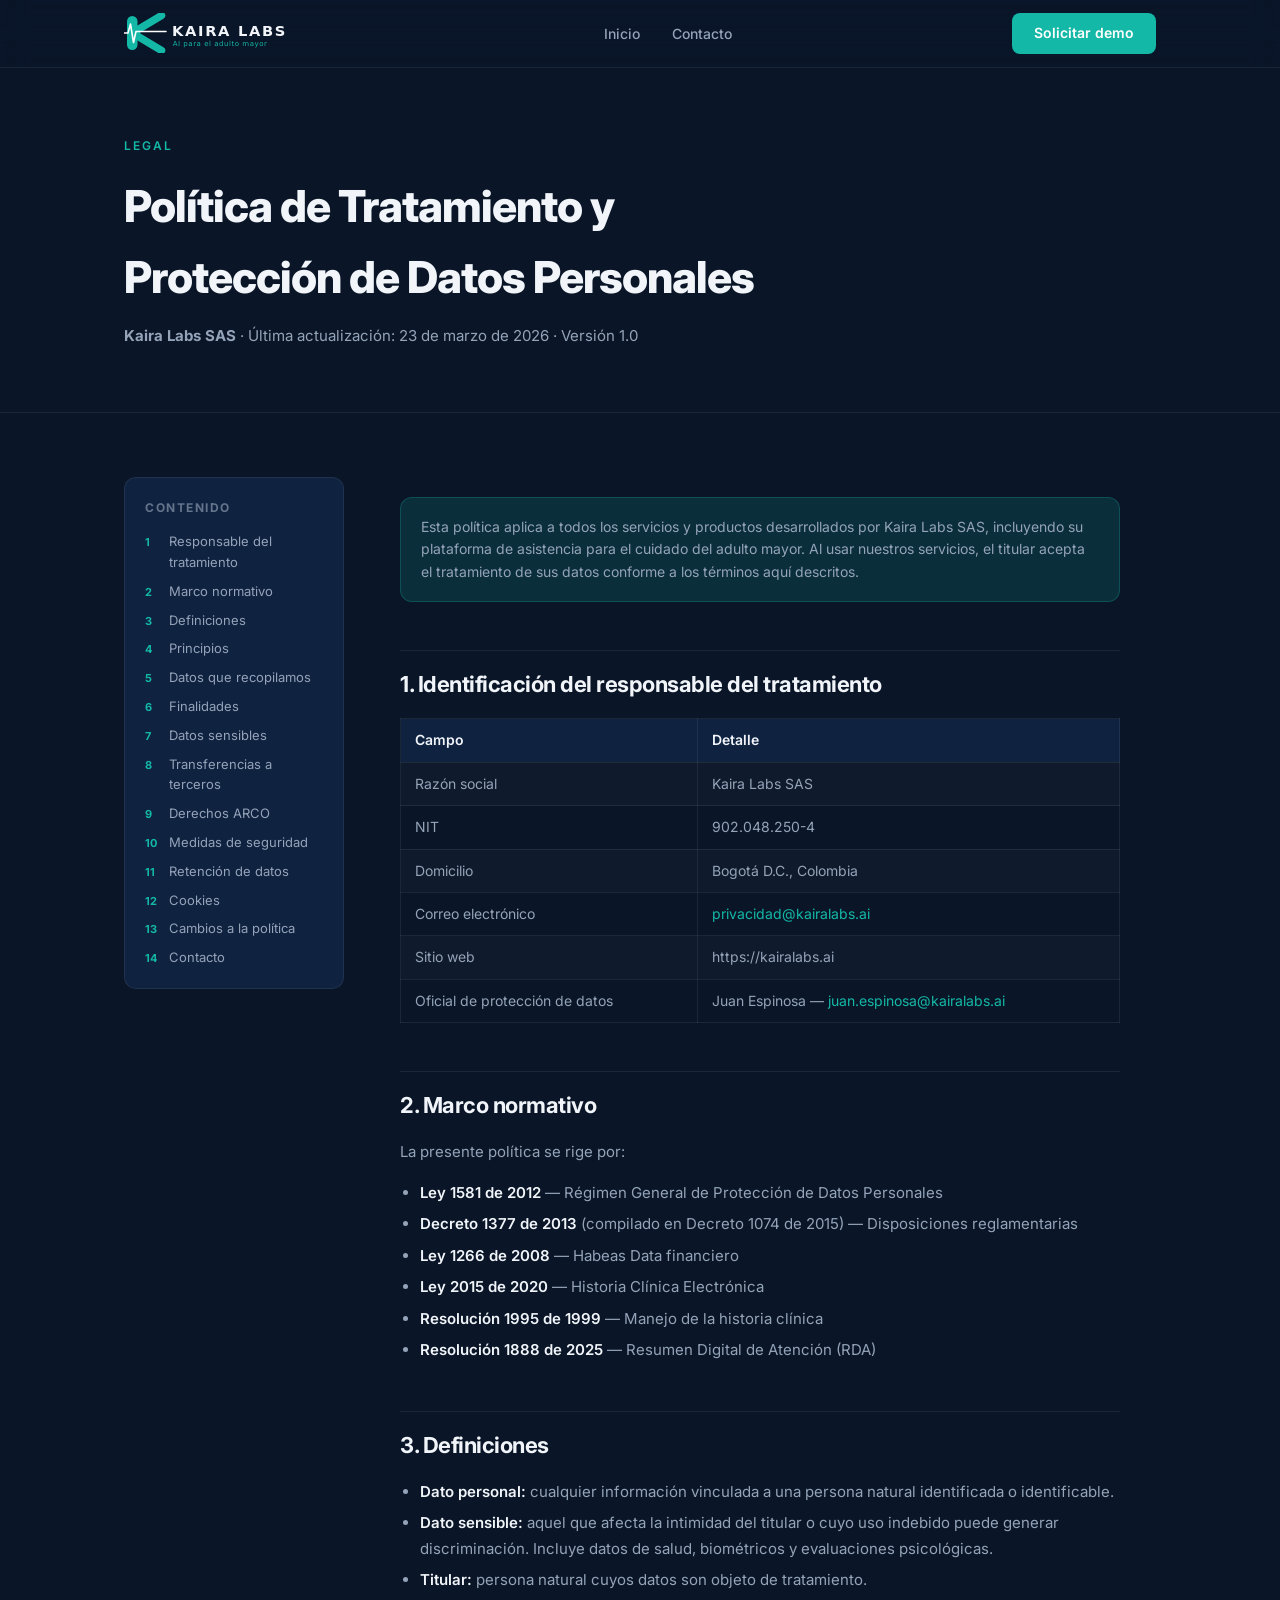
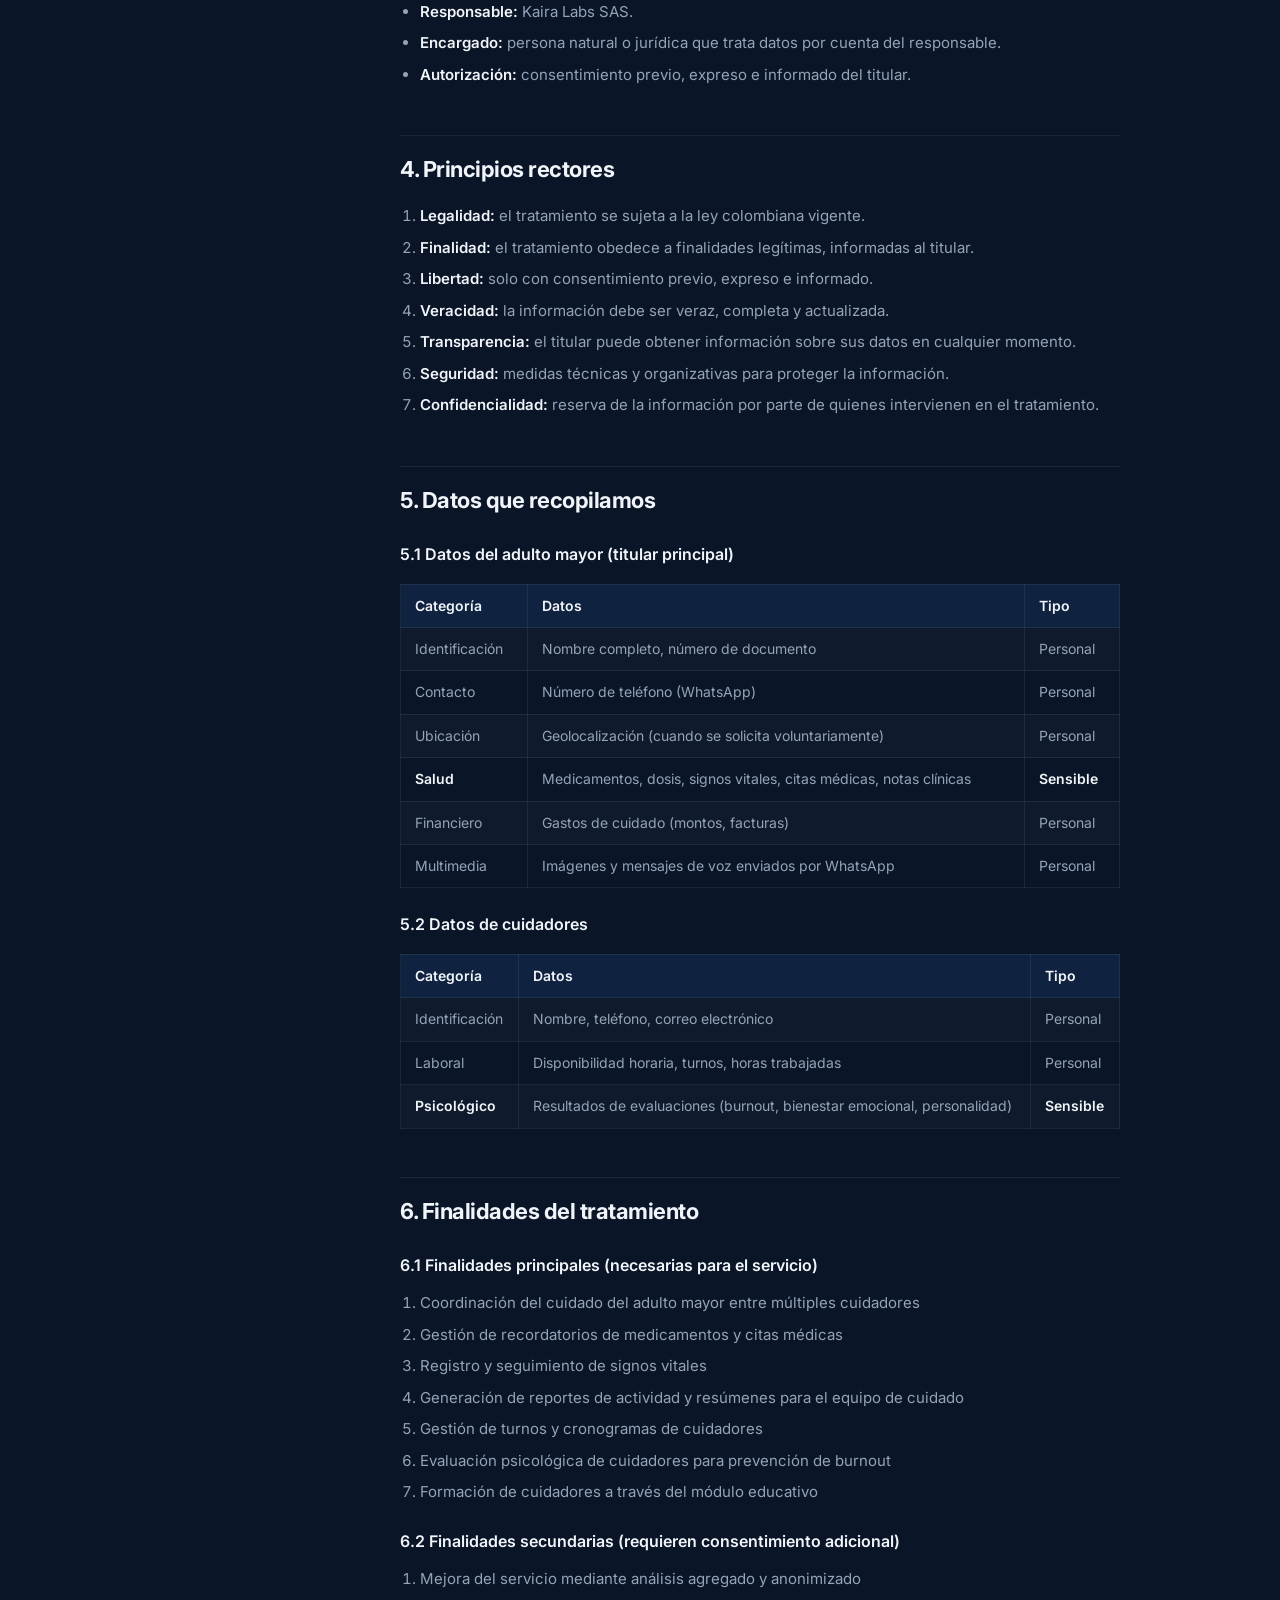
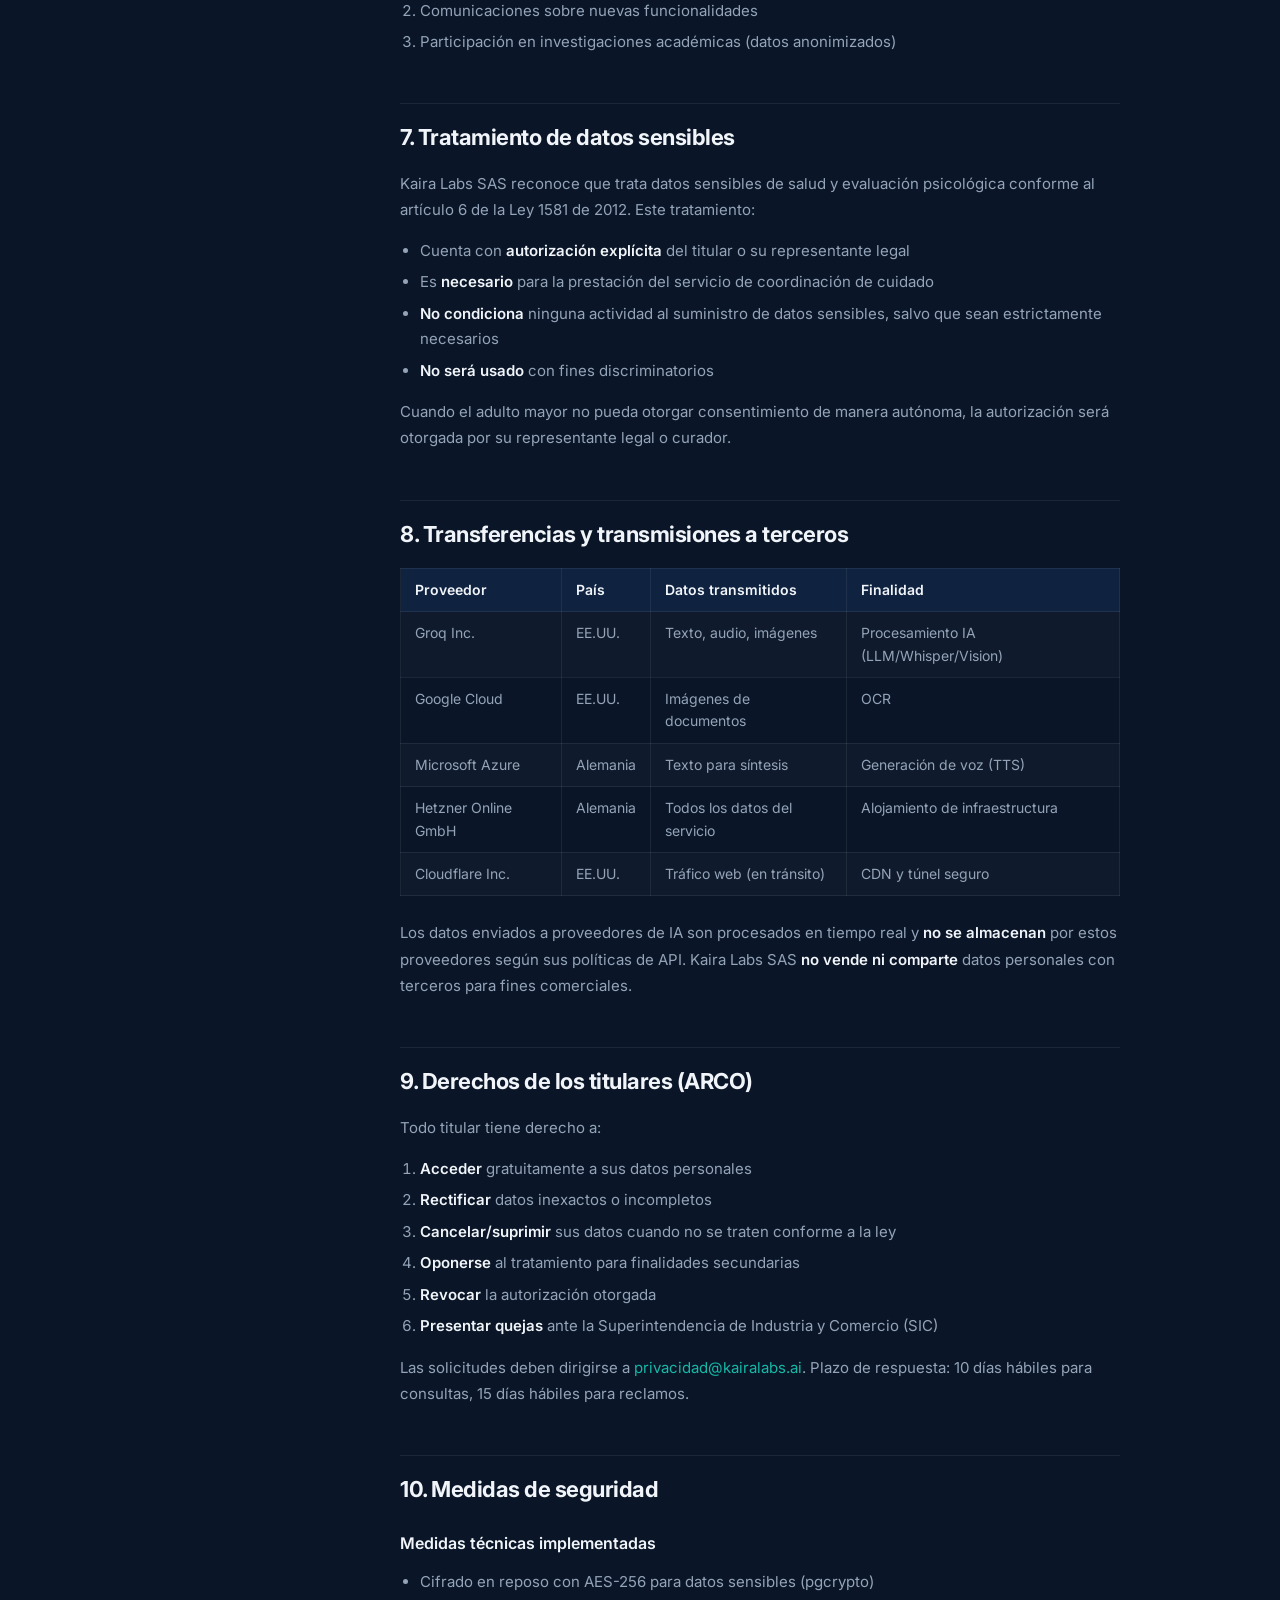
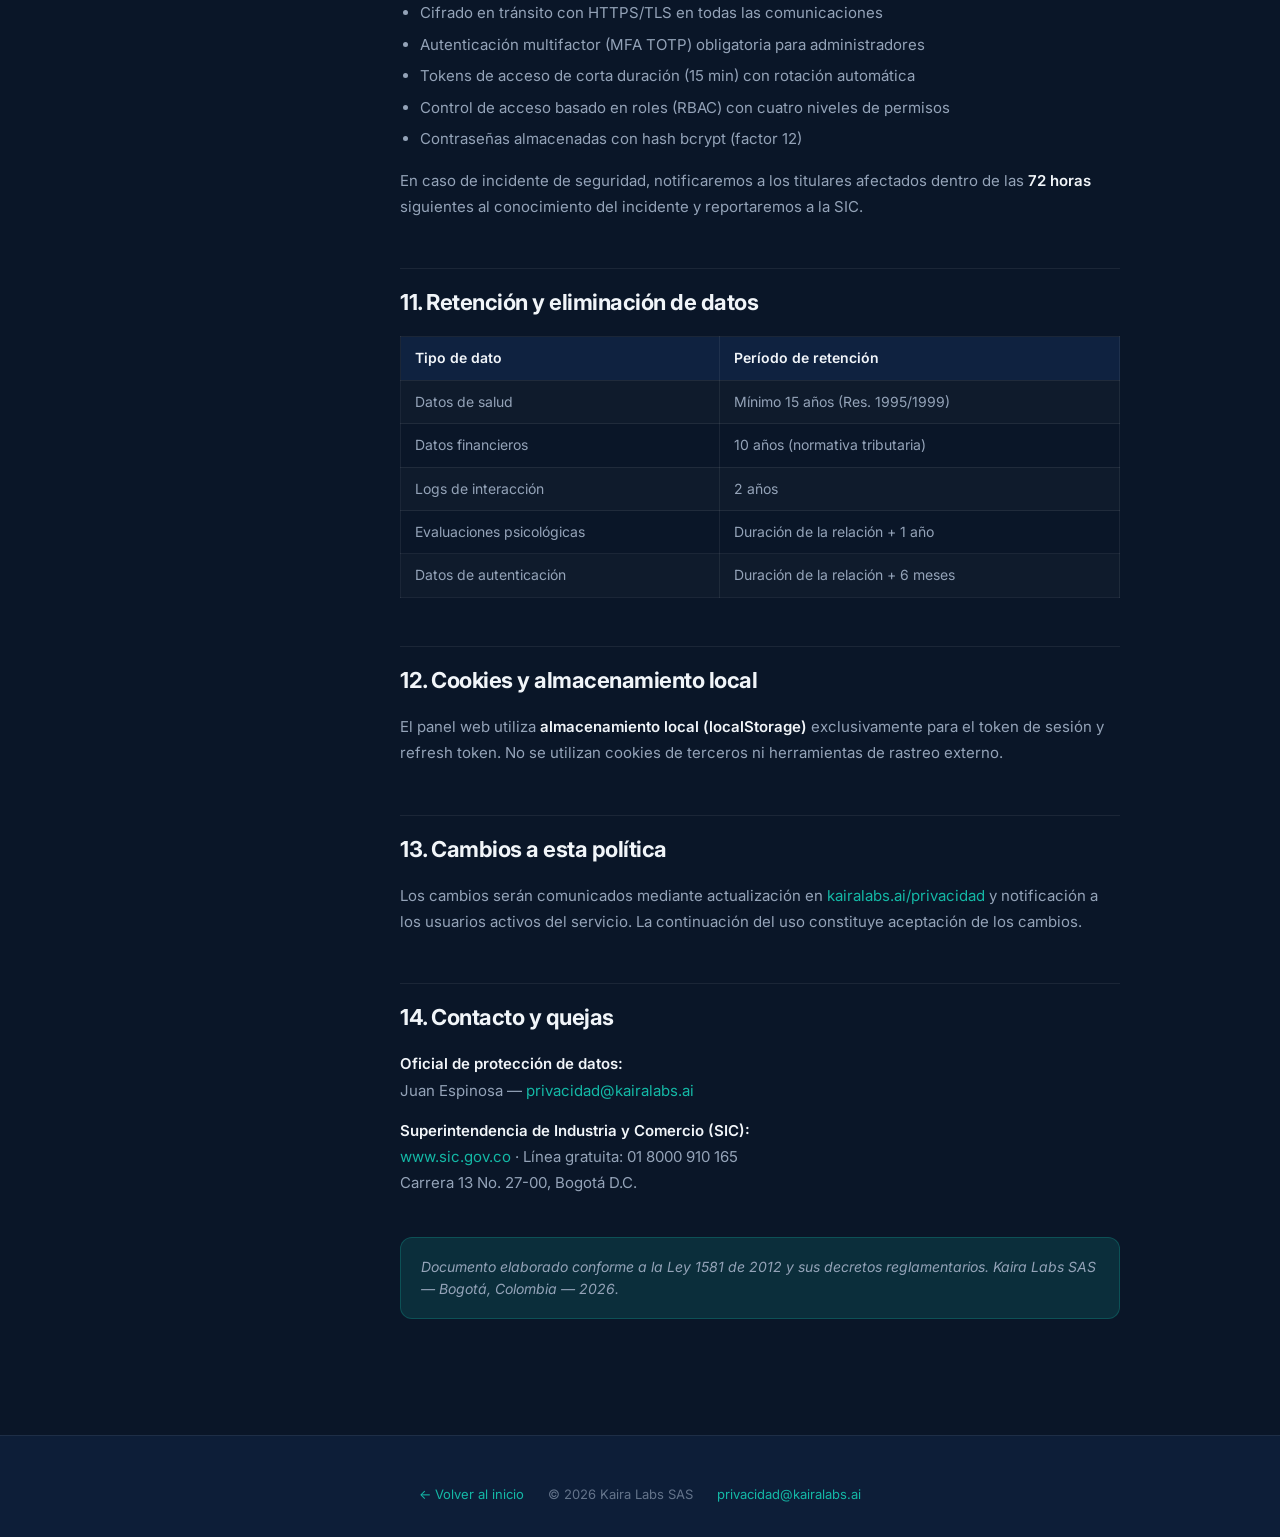
==== commit deade665: "fix: NIT oficial Kaira Labs SAS 902.048.250-4" ====
--- a/privacidad.html
+++ b/privacidad.html
@@ -119,7 +119,7 @@
         <table>
           <tr><th>Campo</th><th>Detalle</th></tr>
           <tr><td>Razón social</td><td>Kaira Labs SAS</td></tr>
-          <tr><td>NIT</td><td>[Pendiente de constitución]</td></tr>
+          <tr><td>NIT</td><td>902.048.250-4</td></tr>
           <tr><td>Domicilio</td><td>Bogotá D.C., Colombia</td></tr>
           <tr><td>Correo electrónico</td><td><a href="mailto:privacidad@kairalabs.ai" style="color:var(--accent)">privacidad@kairalabs.ai</a></td></tr>
           <tr><td>Sitio web</td><td>https://kairalabs.ai</td></tr>
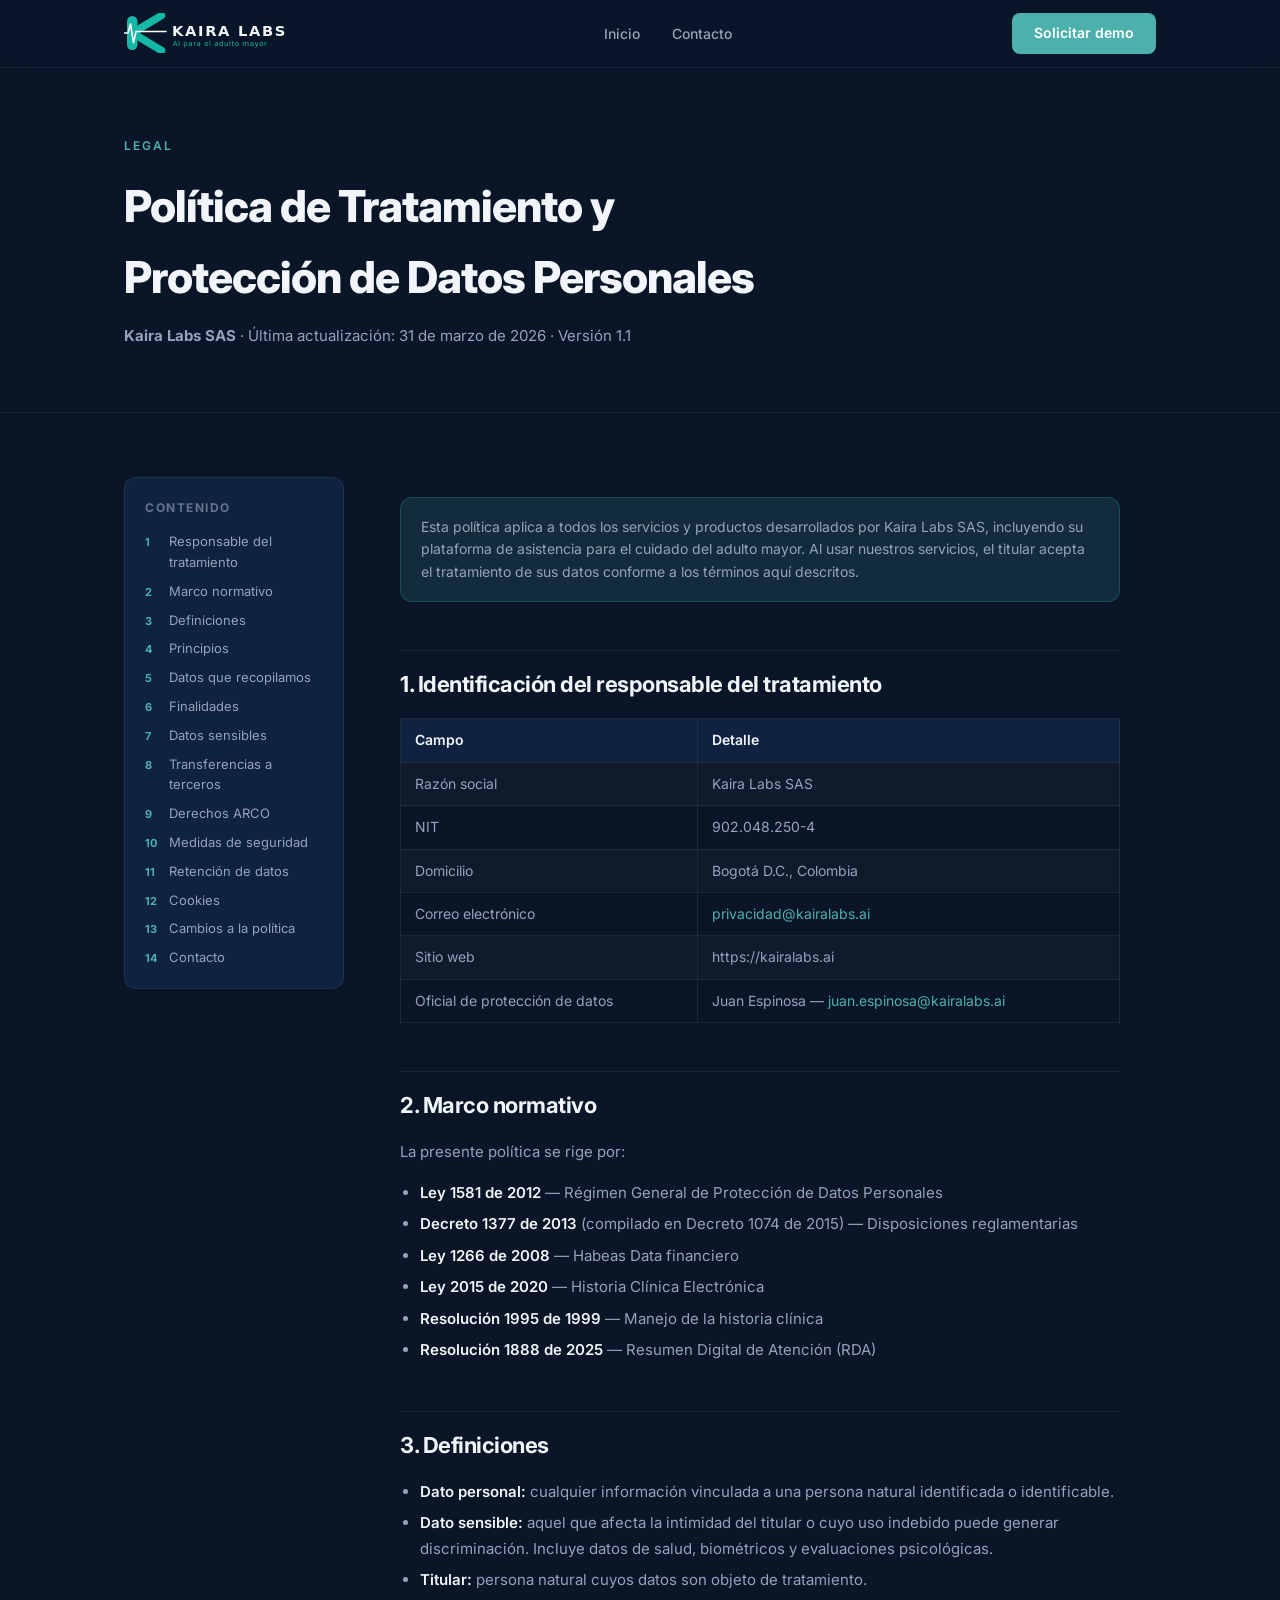
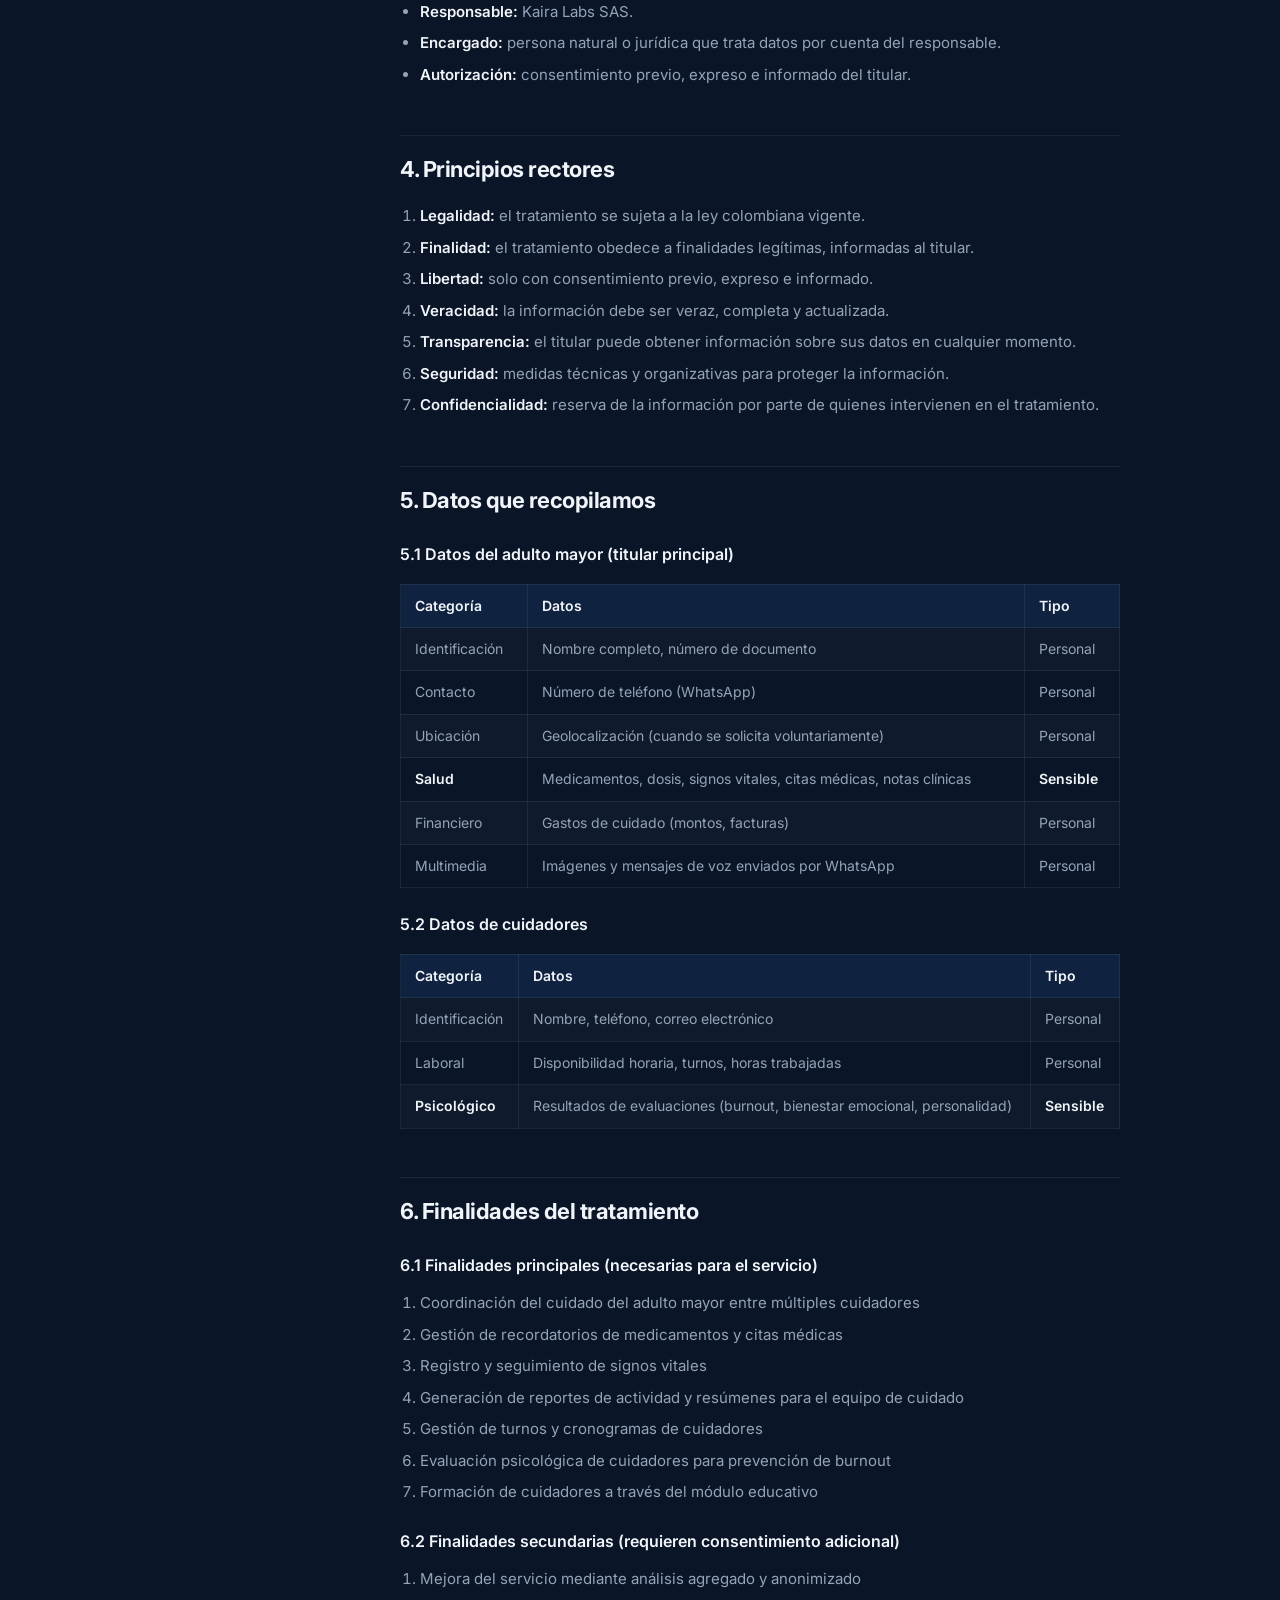
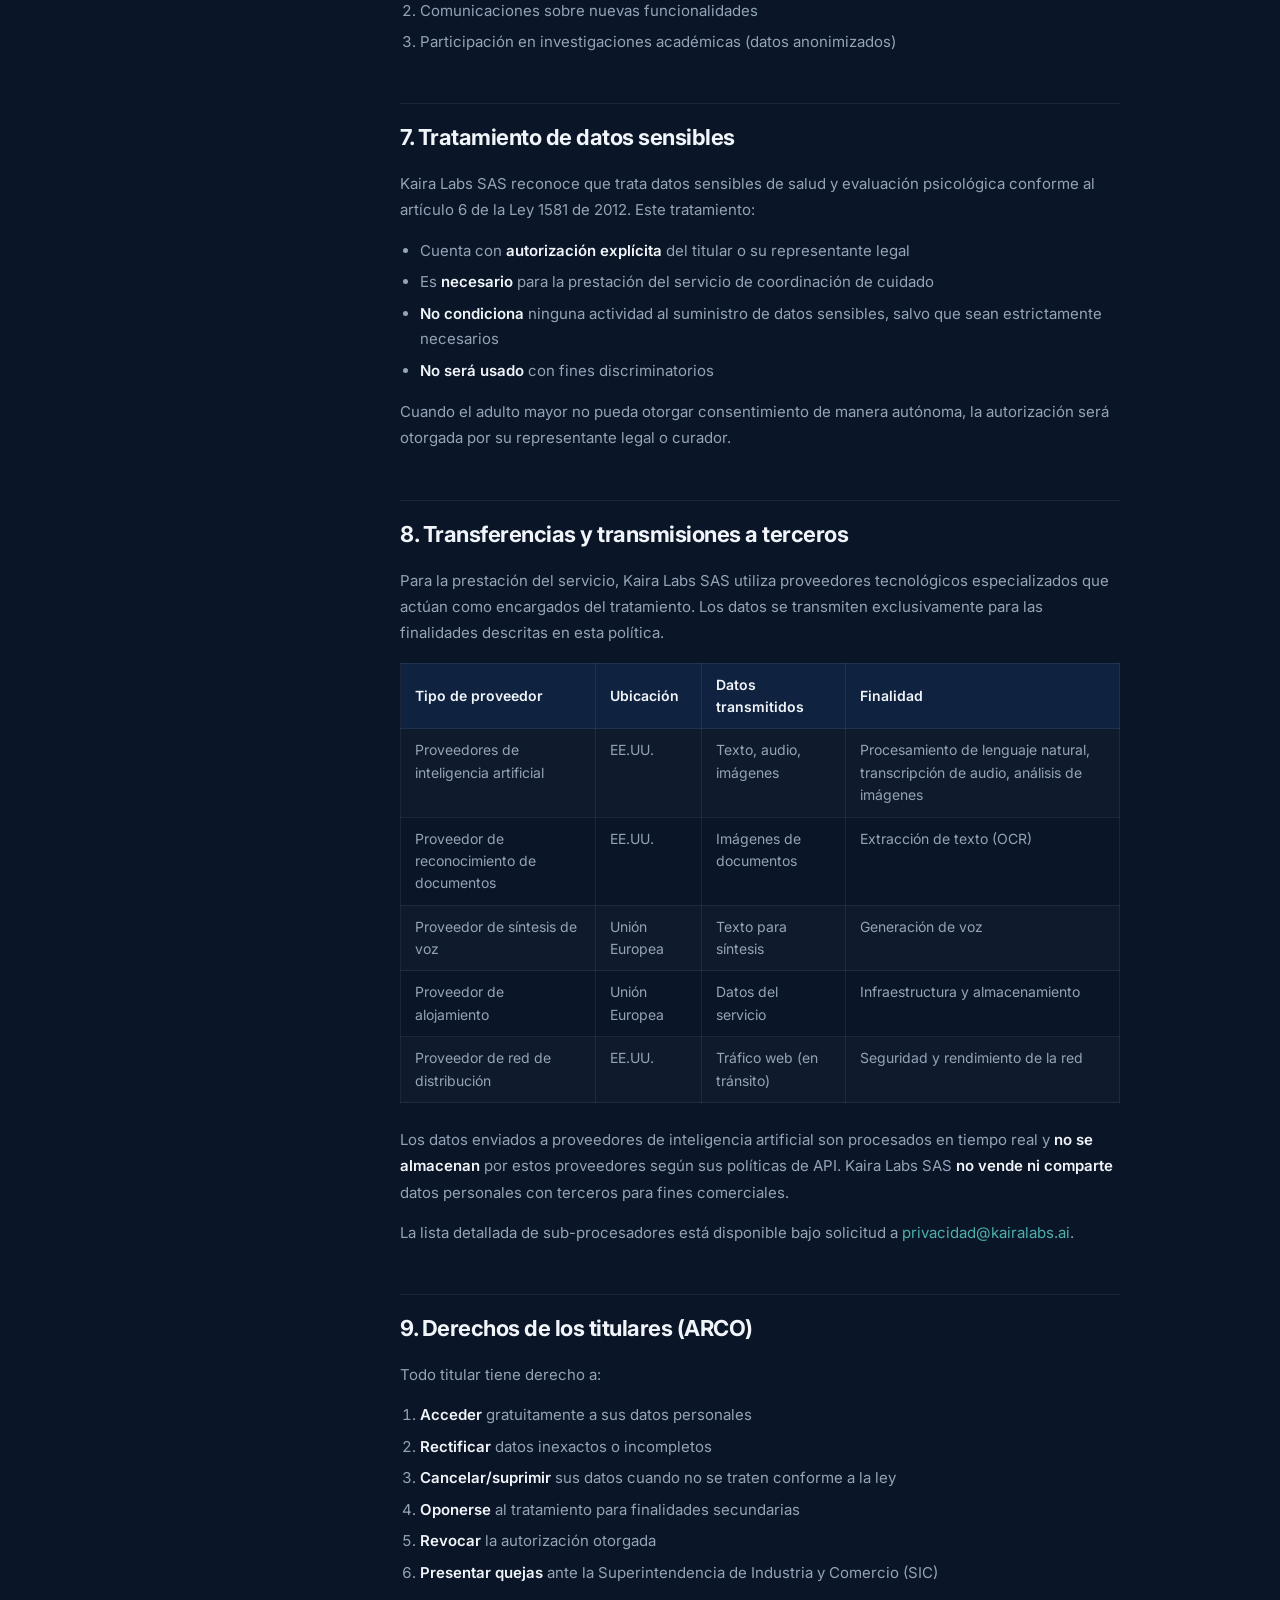
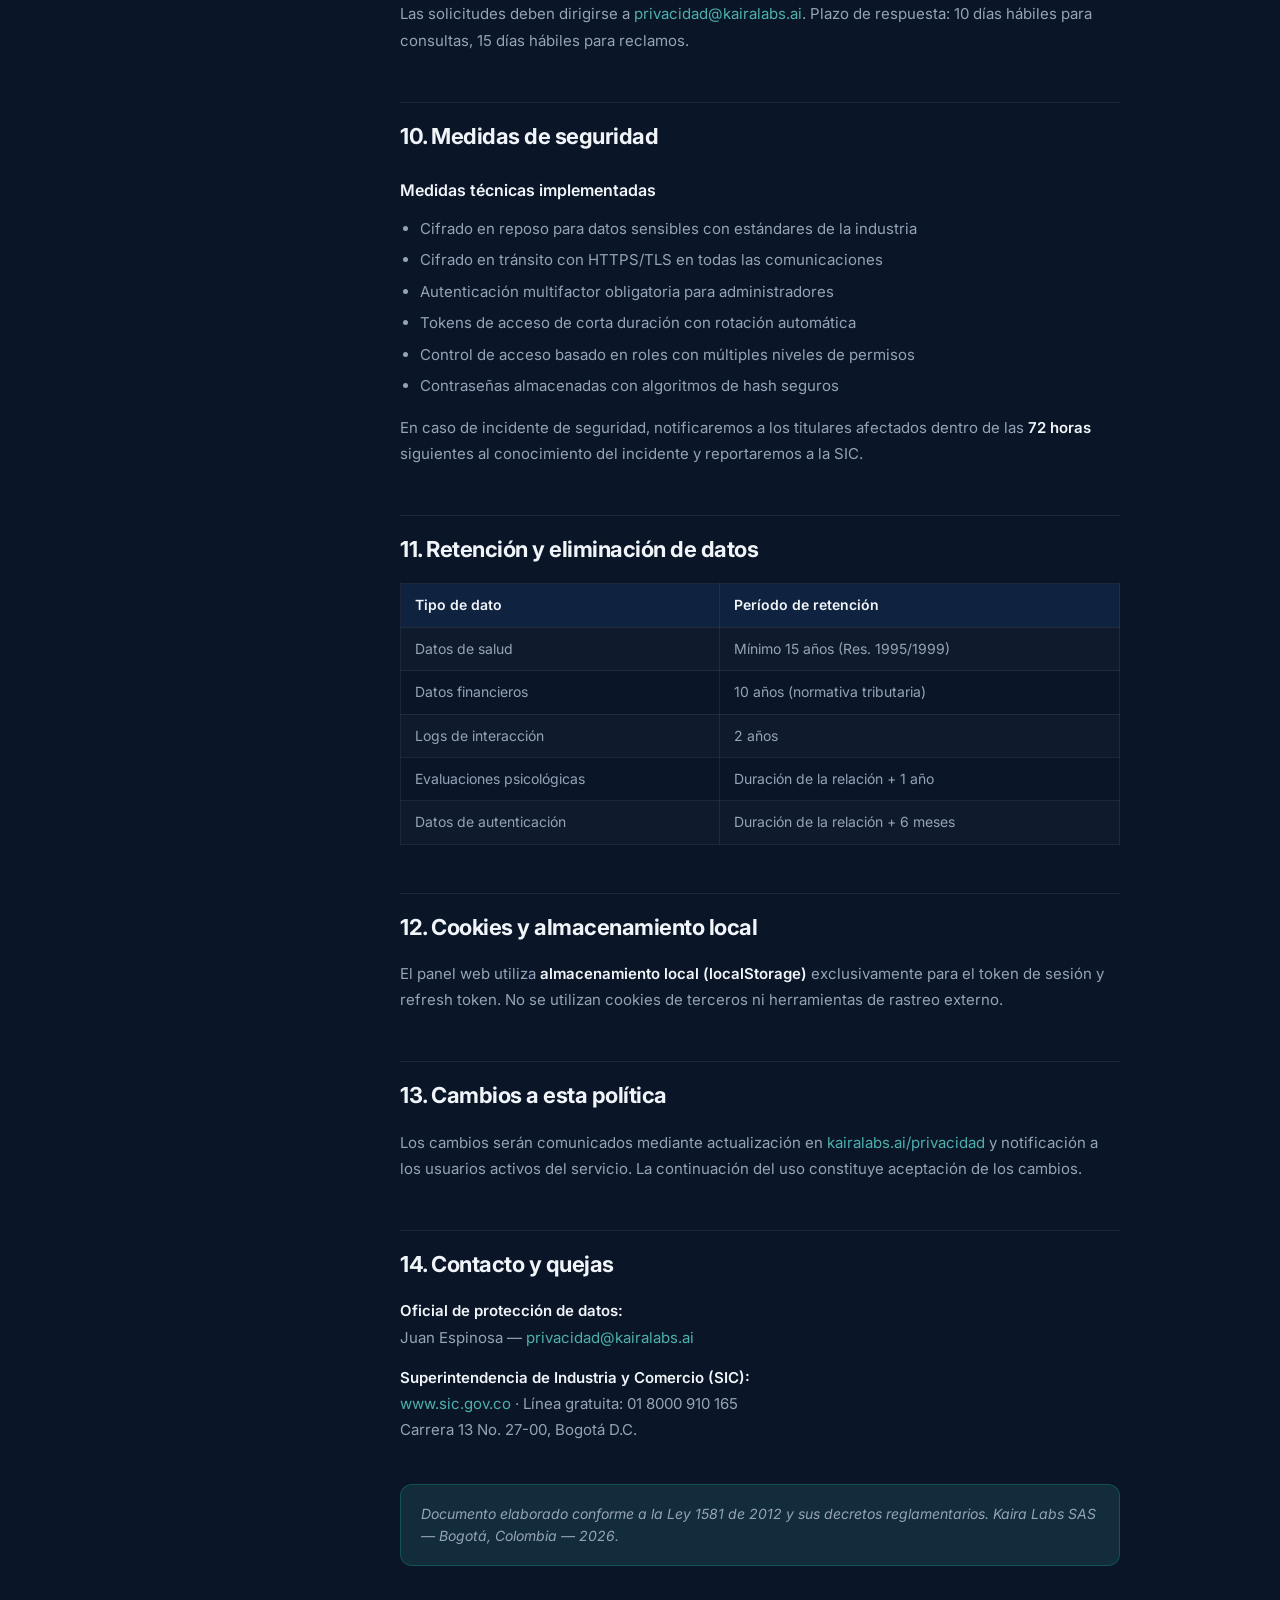
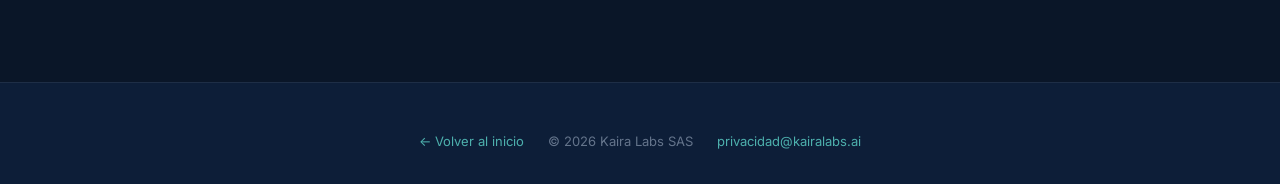
==== commit a692037e: "docs: generalizar política de privacidad — remover detalles técnicos Sección 8 (Transferencias): ree" ====
--- a/privacidad.html
+++ b/privacidad.html
@@ -78,7 +78,7 @@
   <div class="container">
     <span class="section-label">Legal</span>
     <h1>Política de Tratamiento y<br/>Protección de Datos Personales</h1>
-    <p><strong>Kaira Labs SAS</strong> · Última actualización: 23 de marzo de 2026 · Versión 1.0</p>
+    <p><strong>Kaira Labs SAS</strong> · Última actualización: 31 de marzo de 2026 · Versión 1.1</p>
   </div>
 </div>
 
@@ -206,15 +206,17 @@
         <p>Cuando el adulto mayor no pueda otorgar consentimiento de manera autónoma, la autorización será otorgada por su representante legal o curador.</p>
 
         <h2 id="sec8">8. Transferencias y transmisiones a terceros</h2>
-        <table>
-          <tr><th>Proveedor</th><th>País</th><th>Datos transmitidos</th><th>Finalidad</th></tr>
-          <tr><td>Groq Inc.</td><td>EE.UU.</td><td>Texto, audio, imágenes</td><td>Procesamiento IA (LLM/Whisper/Vision)</td></tr>
-          <tr><td>Google Cloud</td><td>EE.UU.</td><td>Imágenes de documentos</td><td>OCR</td></tr>
-          <tr><td>Microsoft Azure</td><td>Alemania</td><td>Texto para síntesis</td><td>Generación de voz (TTS)</td></tr>
-          <tr><td>Hetzner Online GmbH</td><td>Alemania</td><td>Todos los datos del servicio</td><td>Alojamiento de infraestructura</td></tr>
-          <tr><td>Cloudflare Inc.</td><td>EE.UU.</td><td>Tráfico web (en tránsito)</td><td>CDN y túnel seguro</td></tr>
-        </table>
-        <p>Los datos enviados a proveedores de IA son procesados en tiempo real y <strong>no se almacenan</strong> por estos proveedores según sus políticas de API. Kaira Labs SAS <strong>no vende ni comparte</strong> datos personales con terceros para fines comerciales.</p>
+        <p>Para la prestación del servicio, Kaira Labs SAS utiliza proveedores tecnológicos especializados que actúan como encargados del tratamiento. Los datos se transmiten exclusivamente para las finalidades descritas en esta política.</p>
+        <table>
+          <tr><th>Tipo de proveedor</th><th>Ubicación</th><th>Datos transmitidos</th><th>Finalidad</th></tr>
+          <tr><td>Proveedores de inteligencia artificial</td><td>EE.UU.</td><td>Texto, audio, imágenes</td><td>Procesamiento de lenguaje natural, transcripción de audio, análisis de imágenes</td></tr>
+          <tr><td>Proveedor de reconocimiento de documentos</td><td>EE.UU.</td><td>Imágenes de documentos</td><td>Extracción de texto (OCR)</td></tr>
+          <tr><td>Proveedor de síntesis de voz</td><td>Unión Europea</td><td>Texto para síntesis</td><td>Generación de voz</td></tr>
+          <tr><td>Proveedor de alojamiento</td><td>Unión Europea</td><td>Datos del servicio</td><td>Infraestructura y almacenamiento</td></tr>
+          <tr><td>Proveedor de red de distribución</td><td>EE.UU.</td><td>Tráfico web (en tránsito)</td><td>Seguridad y rendimiento de la red</td></tr>
+        </table>
+        <p>Los datos enviados a proveedores de inteligencia artificial son procesados en tiempo real y <strong>no se almacenan</strong> por estos proveedores según sus políticas de API. Kaira Labs SAS <strong>no vende ni comparte</strong> datos personales con terceros para fines comerciales.</p>
+        <p>La lista detallada de sub-procesadores está disponible bajo solicitud a <a href="mailto:privacidad@kairalabs.ai" style="color:var(--accent)">privacidad@kairalabs.ai</a>.</p>
 
         <h2 id="sec9">9. Derechos de los titulares (ARCO)</h2>
         <p>Todo titular tiene derecho a:</p>
@@ -231,12 +233,12 @@
         <h2 id="sec10">10. Medidas de seguridad</h2>
         <h3>Medidas técnicas implementadas</h3>
         <ul>
-          <li>Cifrado en reposo con AES-256 para datos sensibles (pgcrypto)</li>
+          <li>Cifrado en reposo para datos sensibles con estándares de la industria</li>
           <li>Cifrado en tránsito con HTTPS/TLS en todas las comunicaciones</li>
-          <li>Autenticación multifactor (MFA TOTP) obligatoria para administradores</li>
-          <li>Tokens de acceso de corta duración (15 min) con rotación automática</li>
-          <li>Control de acceso basado en roles (RBAC) con cuatro niveles de permisos</li>
-          <li>Contraseñas almacenadas con hash bcrypt (factor 12)</li>
+          <li>Autenticación multifactor obligatoria para administradores</li>
+          <li>Tokens de acceso de corta duración con rotación automática</li>
+          <li>Control de acceso basado en roles con múltiples niveles de permisos</li>
+          <li>Contraseñas almacenadas con algoritmos de hash seguros</li>
         </ul>
         <p>En caso de incidente de seguridad, notificaremos a los titulares afectados dentro de las <strong>72 horas</strong> siguientes al conocimiento del incidente y reportaremos a la SIC.</p>
 
--- a/assets/css/style.css
+++ b/assets/css/style.css
@@ -3,9 +3,9 @@
   --bg:          #0a1628;
   --bg-card:     #0f2240;
   --bg-card2:    #0d1e38;
-  --accent:      #14B8A6;
-  --accent-dim:  #0d9488;
-  --accent-glow: rgba(20,184,166,.15);
+  --accent:      #4DB0AD;
+  --accent-dim:  #3a9190;
+  --accent-glow: rgba(77,176,173,.15);
   --text:        #f1f5f9;
   --text-muted:  #94a3b8;
   --text-dim:    #64748b;
@@ -51,6 +51,22 @@
   justify-content: space-between; width: 100%;
 }
 .nav-logo { height: 40px; width: auto; }
+.nav-brand {
+  display: flex; align-items: center; gap: 10px;
+  text-decoration: none;
+}
+.nav-icon { height: 40px; width: auto; }
+.nav-brand-text {
+  display: flex; flex-direction: column; line-height: 1.2;
+}
+.nav-brand-text strong {
+  font-size: 16px; font-weight: 800; letter-spacing: 1px;
+  color: var(--text); font-family: 'Inter', system-ui, sans-serif;
+}
+.nav-brand-text small {
+  font-size: 9px; font-weight: 400; letter-spacing: 0.3px;
+  color: var(--accent);
+}
 .nav-links {
   display: flex; align-items: center; gap: 32px;
   list-style: none;
@@ -105,7 +121,7 @@
 .hero-bg {
   position: absolute; inset: 0; z-index: 0;
   background:
-    radial-gradient(ellipse 700px 500px at 60% 40%, rgba(20,184,166,.08) 0%, transparent 70%),
+    radial-gradient(ellipse 700px 500px at 60% 40%, rgba(77,176,173,.08) 0%, transparent 70%),
     radial-gradient(ellipse 500px 400px at 10% 80%, rgba(14,165,233,.06) 0%, transparent 70%);
 }
 .hero-grid {
@@ -126,7 +142,7 @@
   display: inline-flex; align-items: center; gap: 8px;
   padding: 6px 14px;
   background: var(--accent-glow);
-  border: 1px solid rgba(20,184,166,.3);
+  border: 1px solid rgba(77,176,173,.3);
   border-radius: 100px; color: var(--accent);
   font-size: 13px; font-weight: 500;
   margin-bottom: 28px;
@@ -159,11 +175,11 @@
   border-radius: var(--radius); font-size: 15px; font-weight: 600;
   border: none; cursor: pointer;
   transition: background .2s, transform .1s, box-shadow .2s;
-  box-shadow: 0 4px 20px rgba(20,184,166,.25);
+  box-shadow: 0 4px 20px rgba(77,176,173,.25);
 }
 .btn-primary:hover {
   background: var(--accent-dim); transform: translateY(-2px);
-  box-shadow: 0 8px 30px rgba(20,184,166,.35);
+  box-shadow: 0 8px 30px rgba(77,176,173,.35);
 }
 .btn-secondary {
   padding: 14px 28px;
@@ -195,8 +211,8 @@
 }
 .chat-bubble.user {
   align-self: flex-end;
-  background: rgba(20,184,166,.08);
-  border-color: rgba(20,184,166,.2);
+  background: rgba(77,176,173,.08);
+  border-color: rgba(77,176,173,.2);
 }
 .chat-bubble .sender {
   font-size: 11px; font-weight: 600;
@@ -302,7 +318,7 @@
 .sv-icon {
   width: 38px; height: 38px; border-radius: 10px;
   background: var(--accent-glow);
-  border: 1px solid rgba(20,184,166,.25);
+  border: 1px solid rgba(77,176,173,.25);
   display: flex; align-items: center; justify-content: center;
   font-size: 18px; flex-shrink: 0;
 }
@@ -313,7 +329,7 @@
   font-size: 11px; font-weight: 600; padding: 4px 10px;
   border-radius: 100px;
 }
-.sv-badge.ok { background: rgba(20,184,166,.1); color: var(--accent); }
+.sv-badge.ok { background: rgba(77,176,173,.1); color: var(--accent); }
 .sv-badge.warn { background: rgba(251,191,36,.1); color: #fbbf24; }
 
 /* ── Features ──────────────────────────────────────────── */
@@ -329,14 +345,14 @@
   transition: border-color .2s, transform .2s, box-shadow .2s;
 }
 .feature-card:hover {
-  border-color: rgba(20,184,166,.3);
+  border-color: rgba(77,176,173,.3);
   transform: translateY(-3px);
-  box-shadow: 0 12px 40px rgba(20,184,166,.08);
+  box-shadow: 0 12px 40px rgba(77,176,173,.08);
 }
 .feature-card .f-icon {
   width: 48px; height: 48px; border-radius: 12px;
   background: var(--accent-glow);
-  border: 1px solid rgba(20,184,166,.2);
+  border: 1px solid rgba(77,176,173,.2);
   display: flex; align-items: center; justify-content: center;
   font-size: 22px; margin-bottom: 18px;
 }
@@ -371,7 +387,7 @@
 }
 .reason .r-icon {
   width: 36px; height: 36px; border-radius: 10px; flex-shrink: 0;
-  background: var(--accent-glow); border: 1px solid rgba(20,184,166,.2);
+  background: var(--accent-glow); border: 1px solid rgba(77,176,173,.2);
   display: flex; align-items: center; justify-content: center; font-size: 16px;
 }
 .reason .r-text strong { display: block; font-weight: 600; margin-bottom: 2px; }
@@ -415,8 +431,8 @@
 .form-group input:focus,
 .form-group select:focus,
 .form-group textarea:focus {
-  border-color: rgba(20,184,166,.5);
-  box-shadow: 0 0 0 3px rgba(20,184,166,.1);
+  border-color: rgba(77,176,173,.5);
+  box-shadow: 0 0 0 3px rgba(77,176,173,.1);
 }
 .form-group textarea { resize: vertical; min-height: 110px; }
 .form-group select option { background: var(--bg-card); }
@@ -446,6 +462,7 @@
   margin-bottom: 40px;
 }
 .footer-brand .logo-wrap { margin-bottom: 14px; }
+.footer-brand .nav-icon { height: 36px; }
 .footer-brand p {
   font-size: 13px; color: var(--text-muted); max-width: 260px; line-height: 1.6;
 }
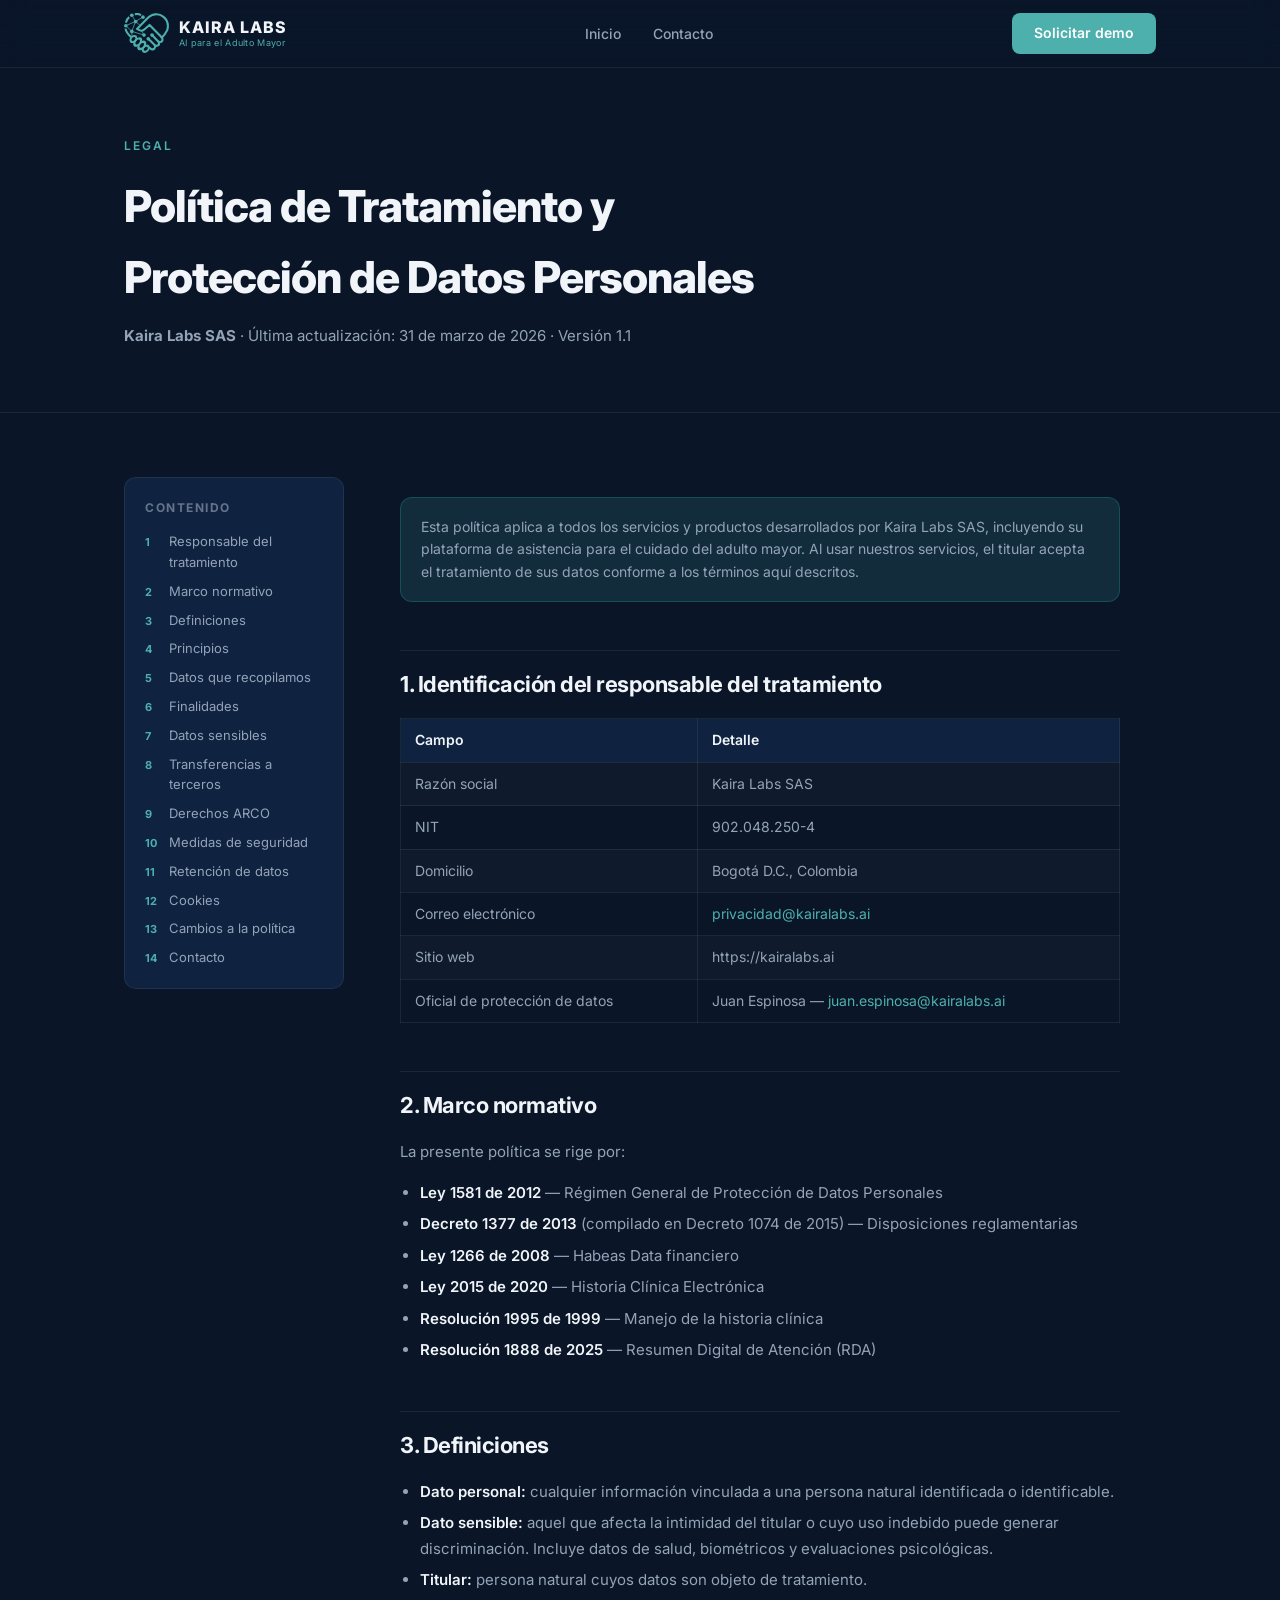
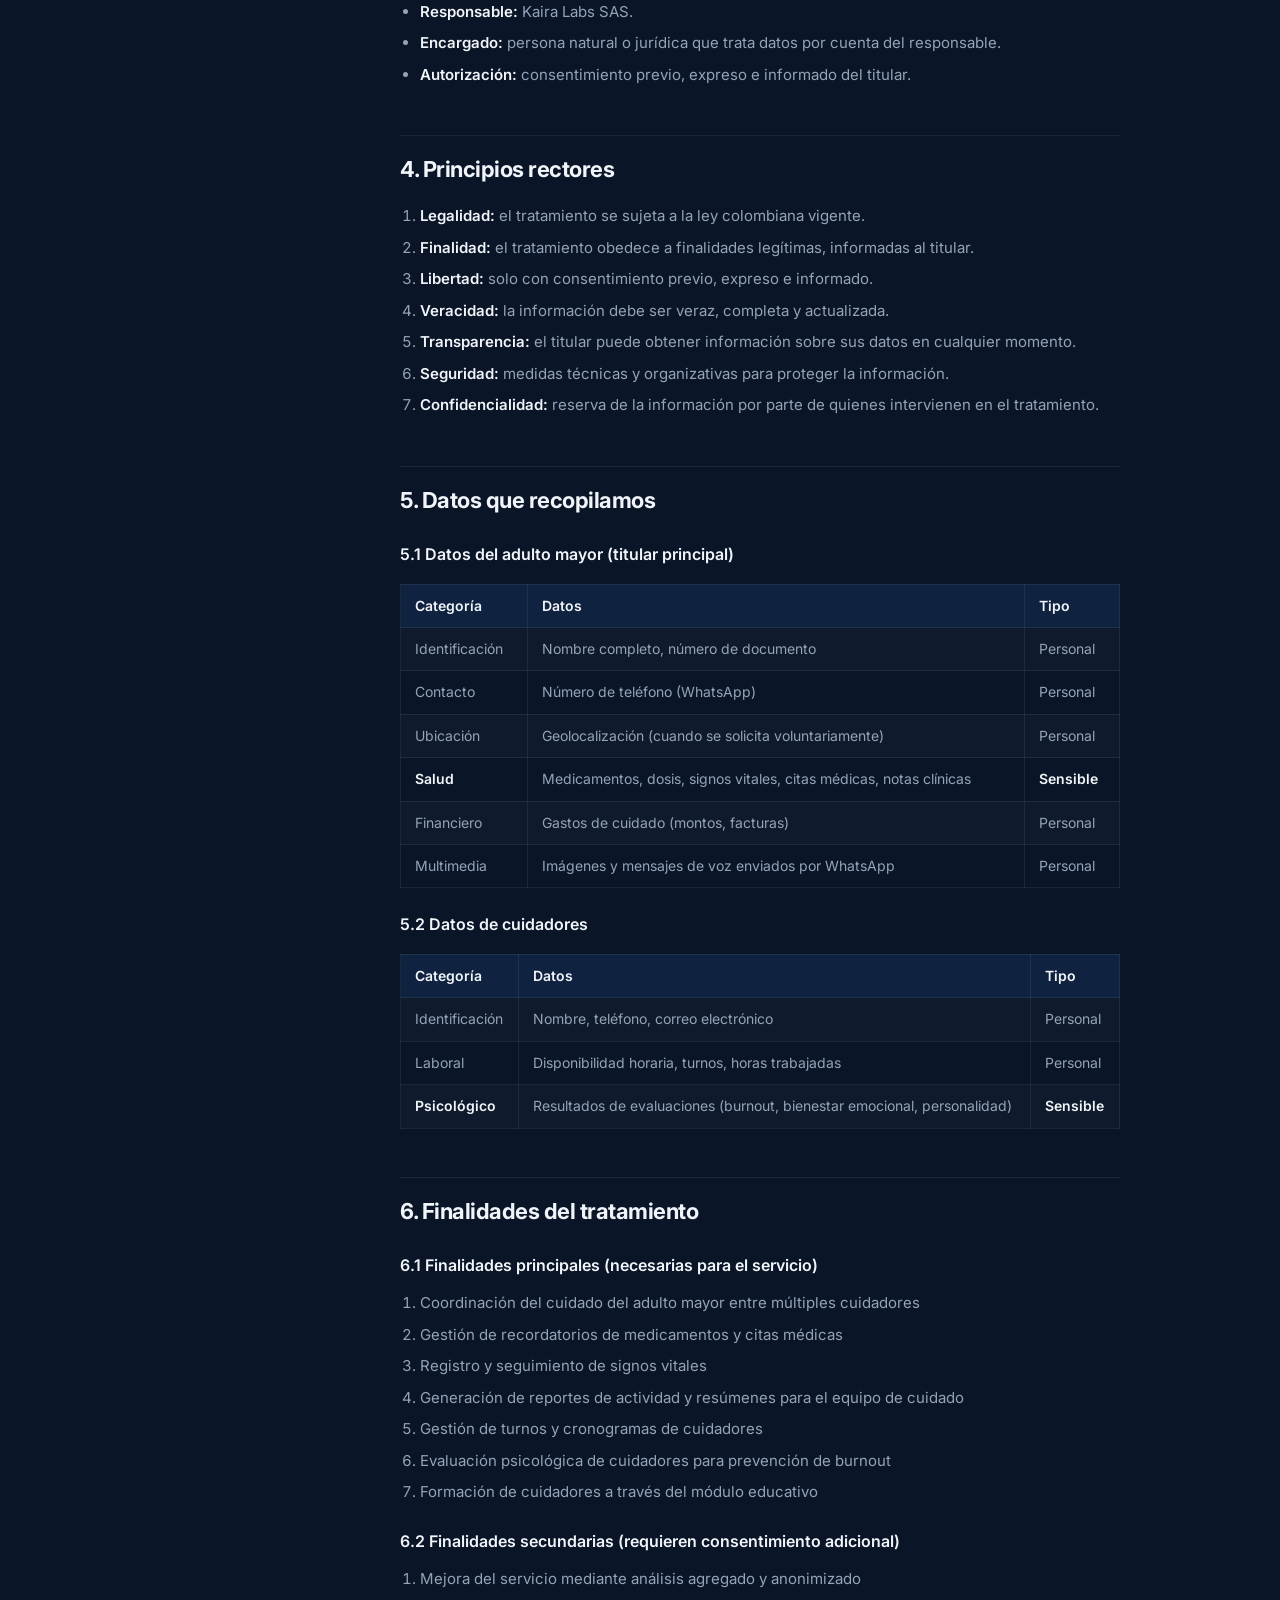
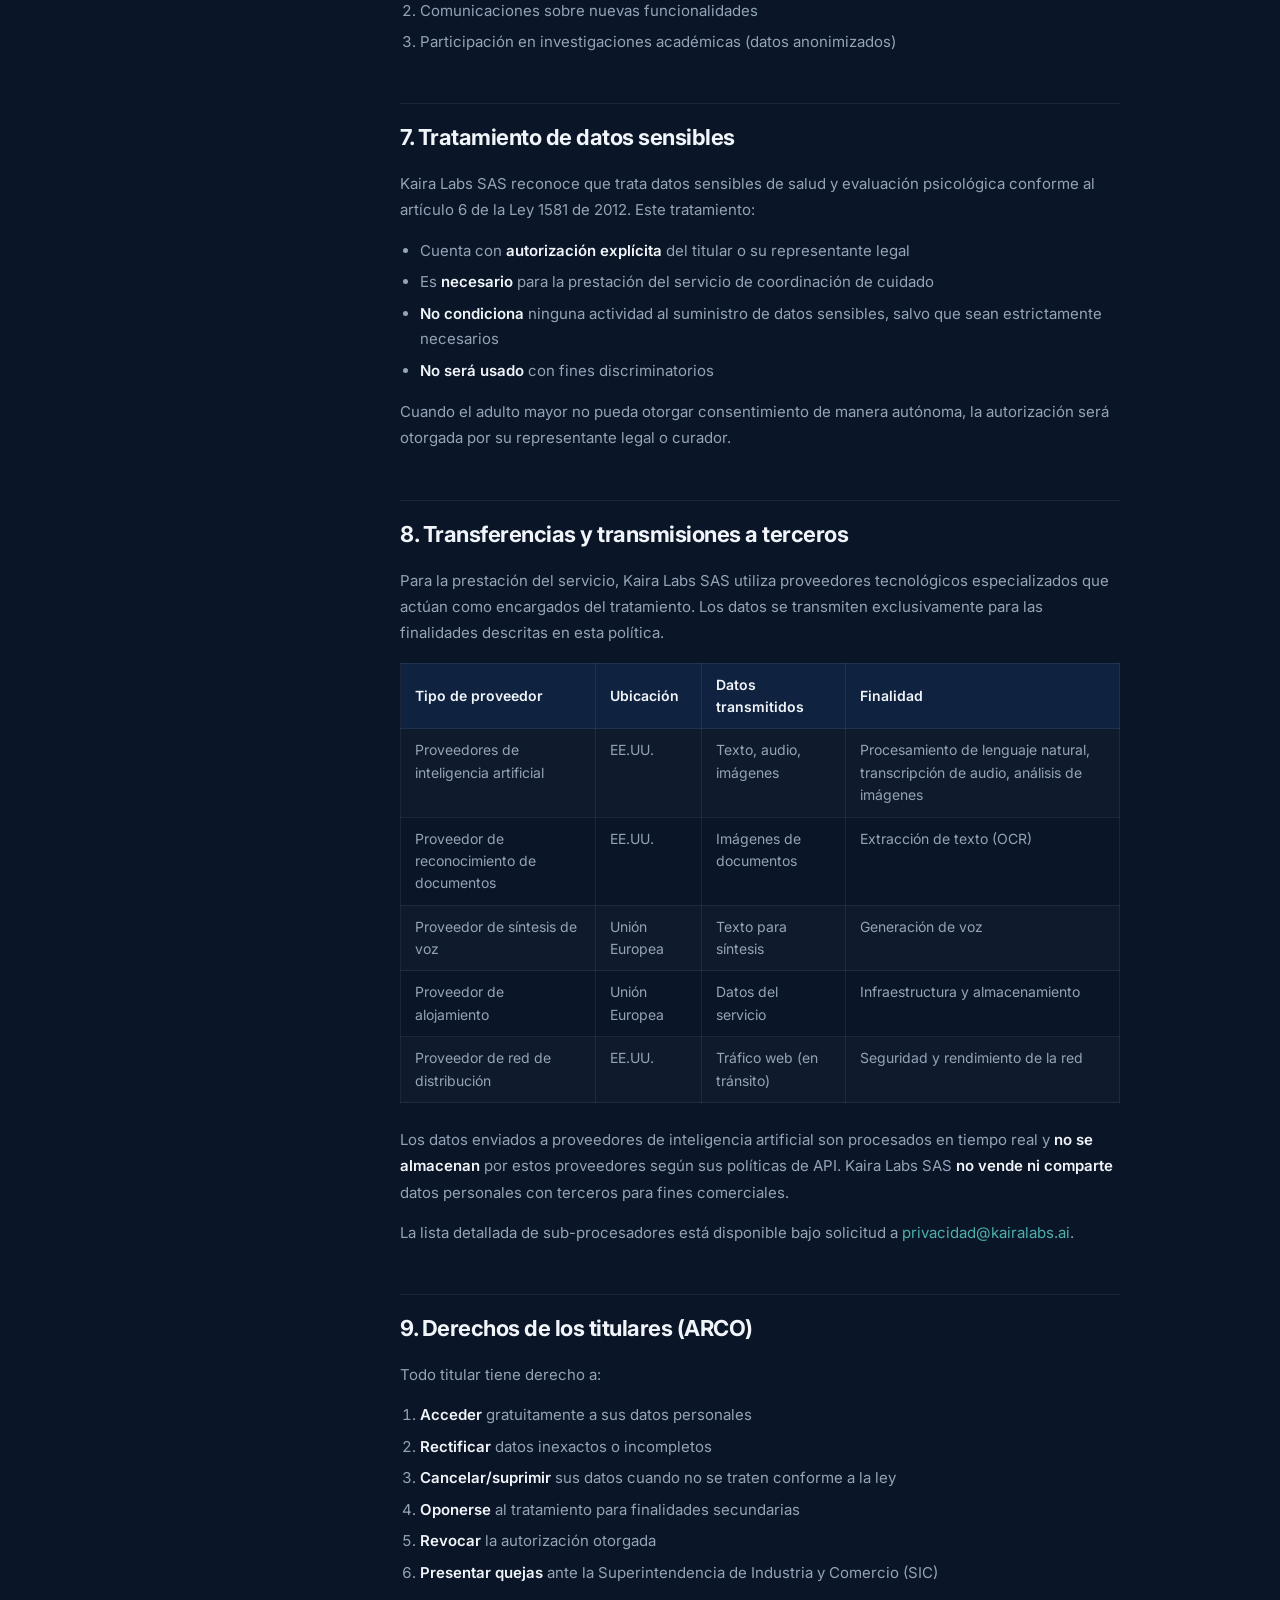
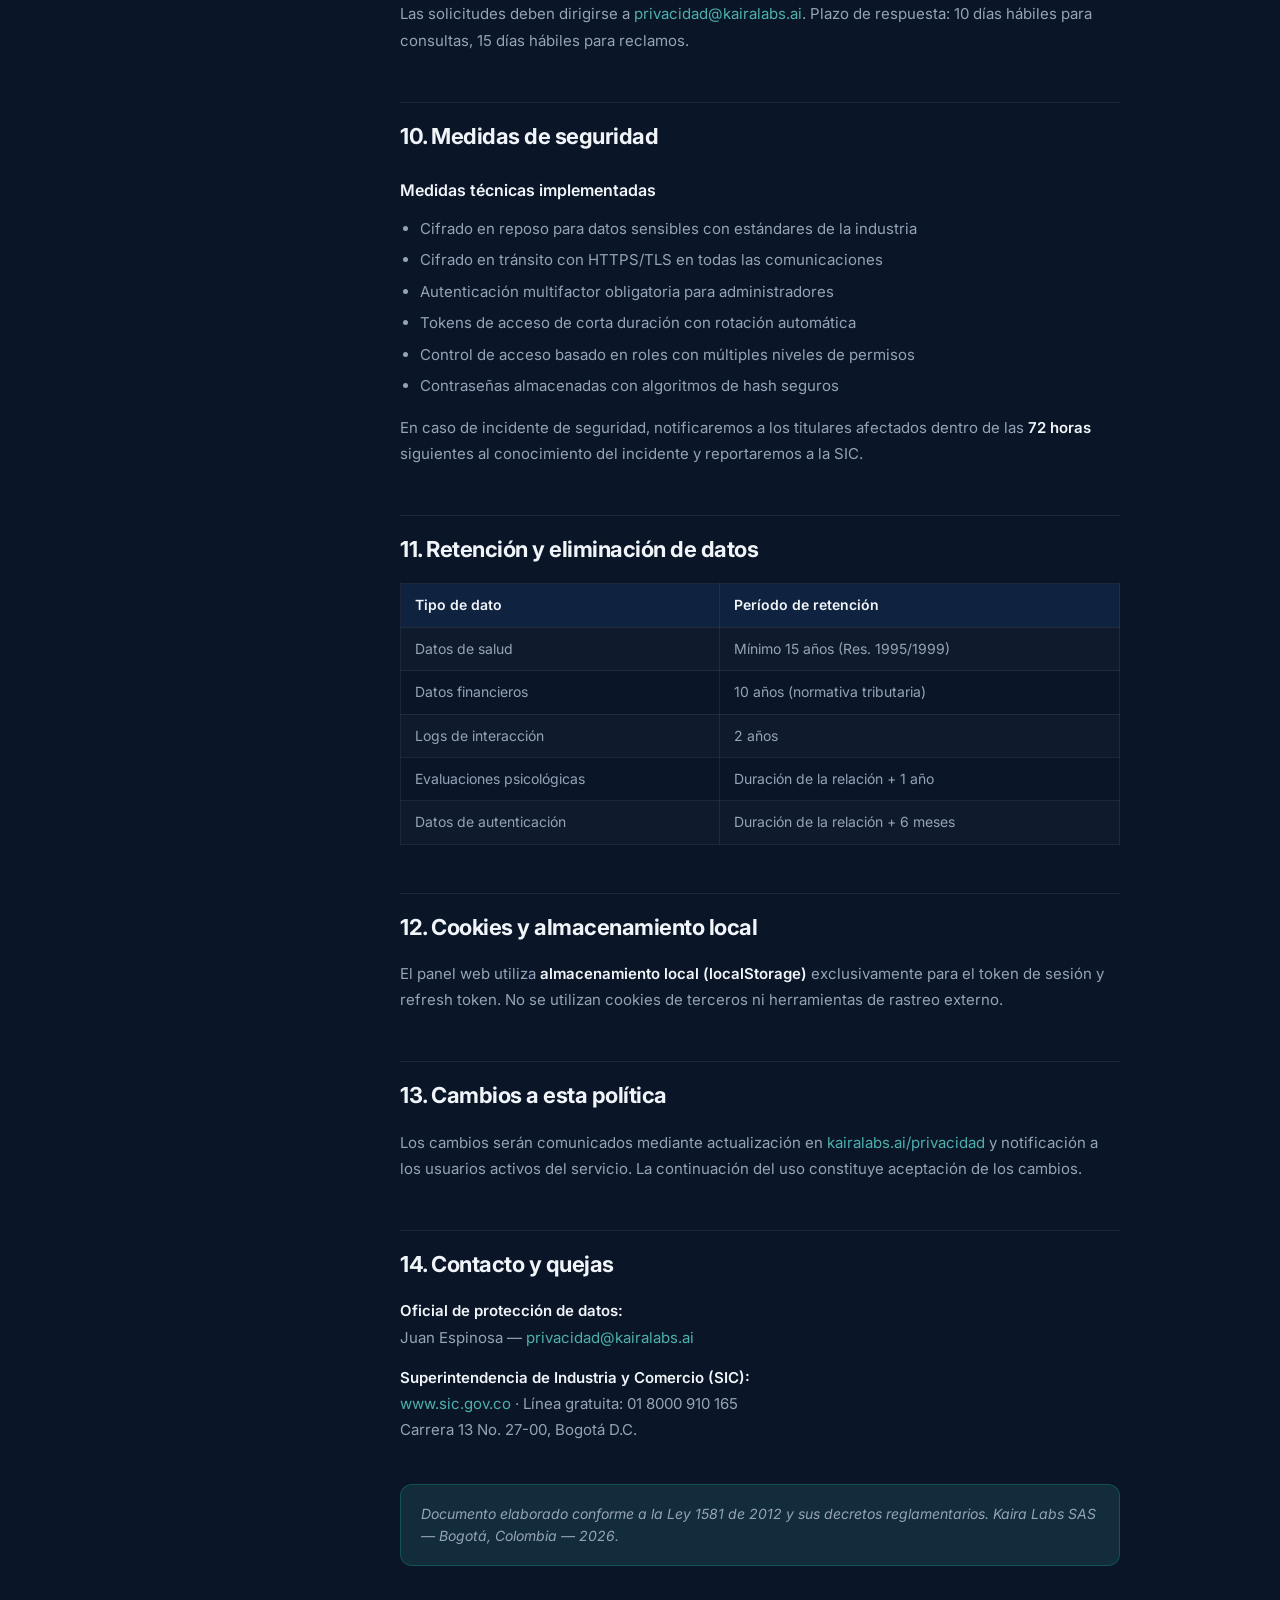
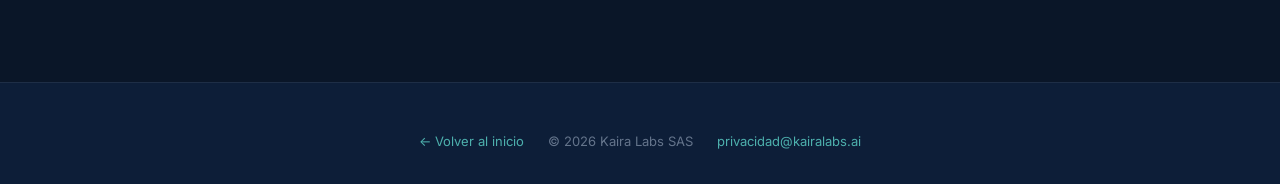
==== commit 1911bf40: "fix: logo nav en privacidad — unificar con index.html (kaira_icon + texto) Co-Authored-By: Claude Op" ====
--- a/privacidad.html
+++ b/privacidad.html
@@ -62,8 +62,12 @@
 <!-- Nav -->
 <nav>
   <div class="container">
-    <a href="/" aria-label="Kaira Labs inicio">
-      <img src="assets/img/kaira_logo_h.svg" alt="Kaira Labs" class="nav-logo"/>
+    <a href="/" class="nav-brand" aria-label="Kaira Labs inicio">
+      <img src="assets/img/kaira_icon.svg" alt="" class="nav-icon"/>
+      <span class="nav-brand-text">
+        <strong>KAIRA LABS</strong>
+        <small>AI para el Adulto Mayor</small>
+      </span>
     </a>
     <ul class="nav-links">
       <li><a href="/">Inicio</a></li>
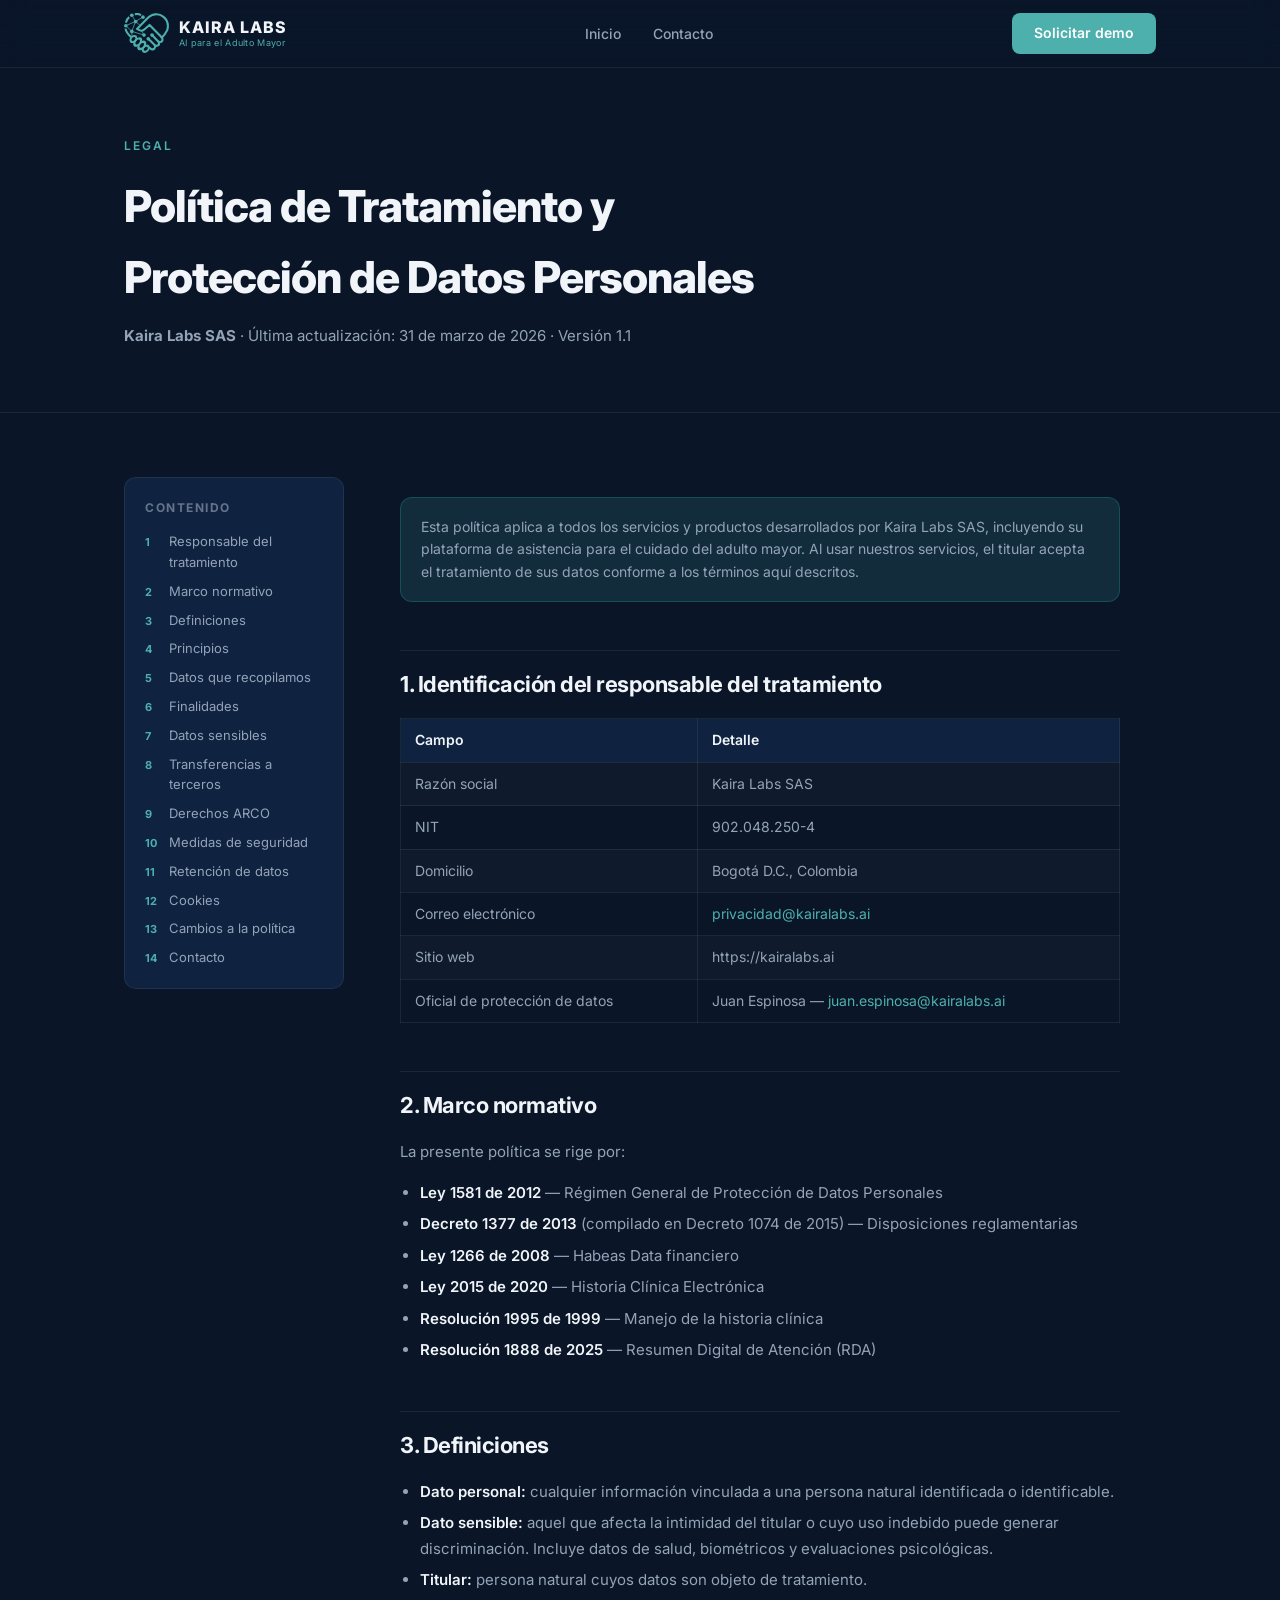
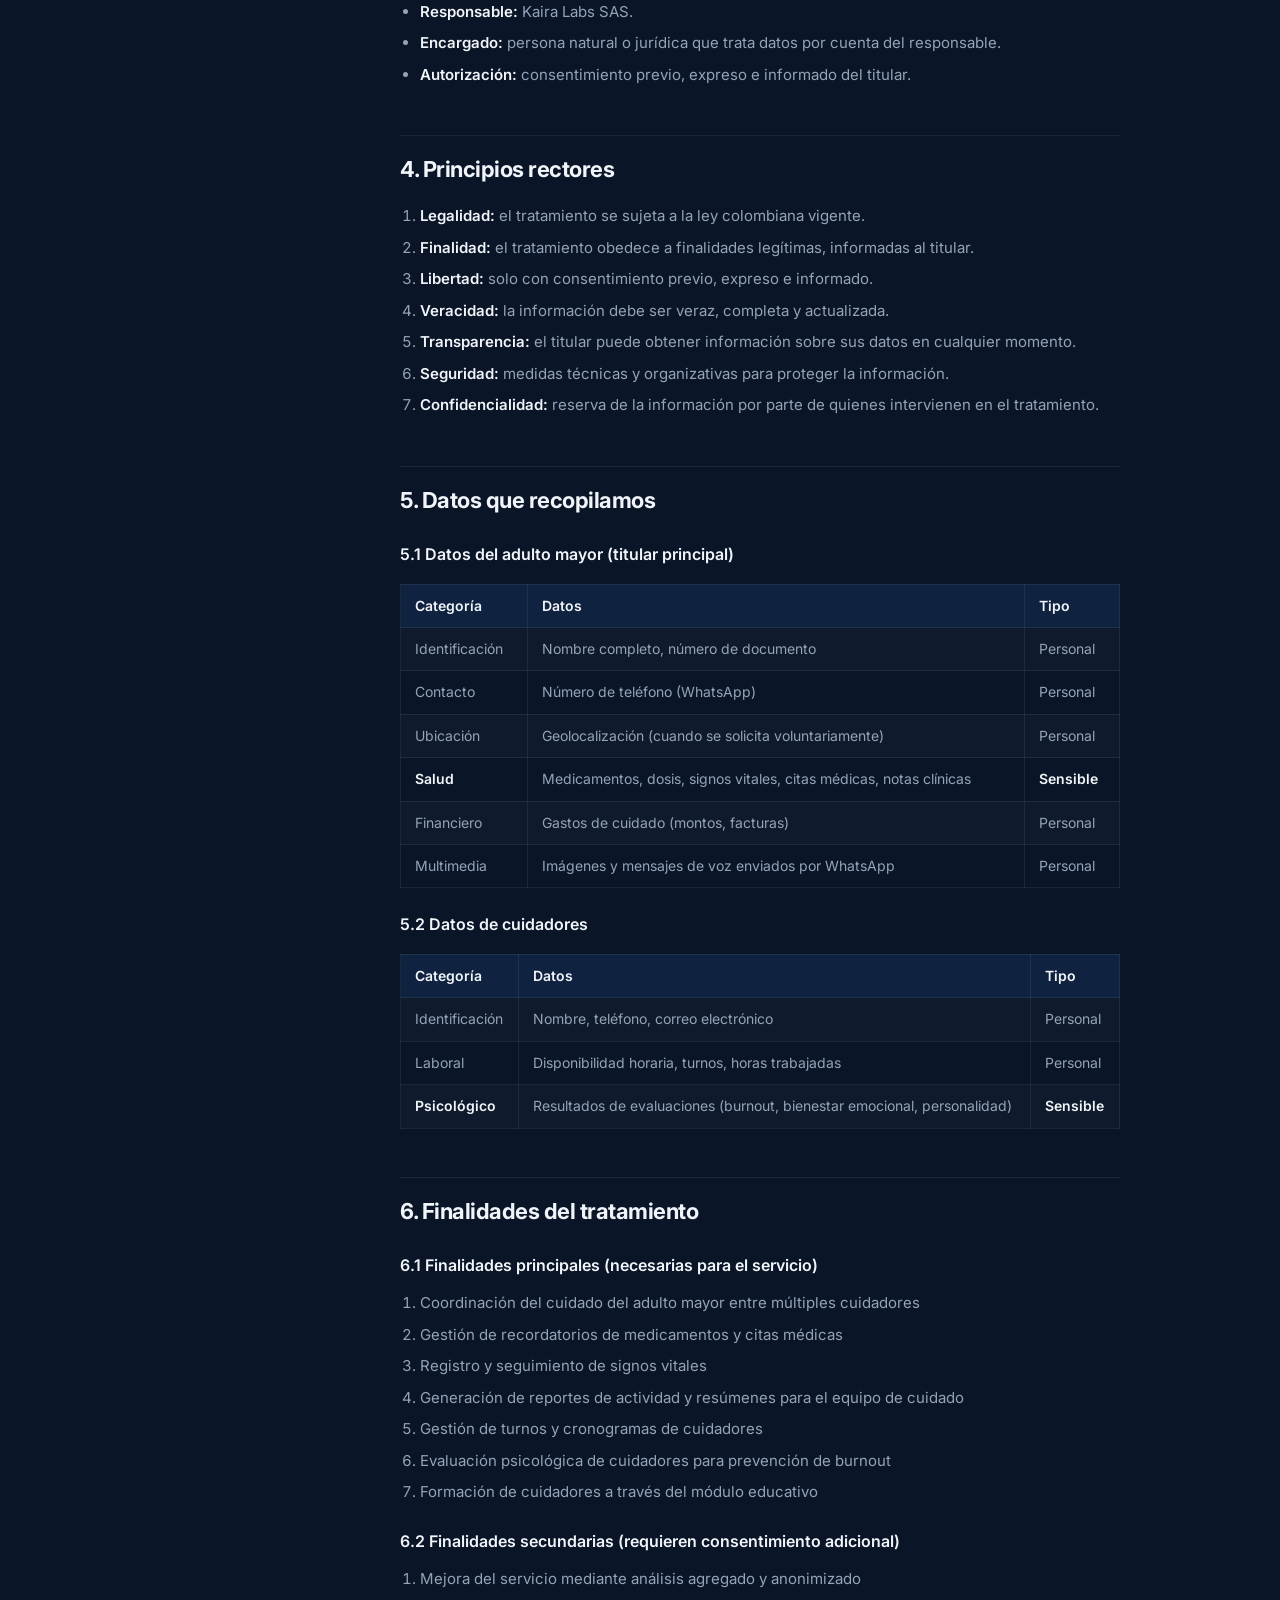
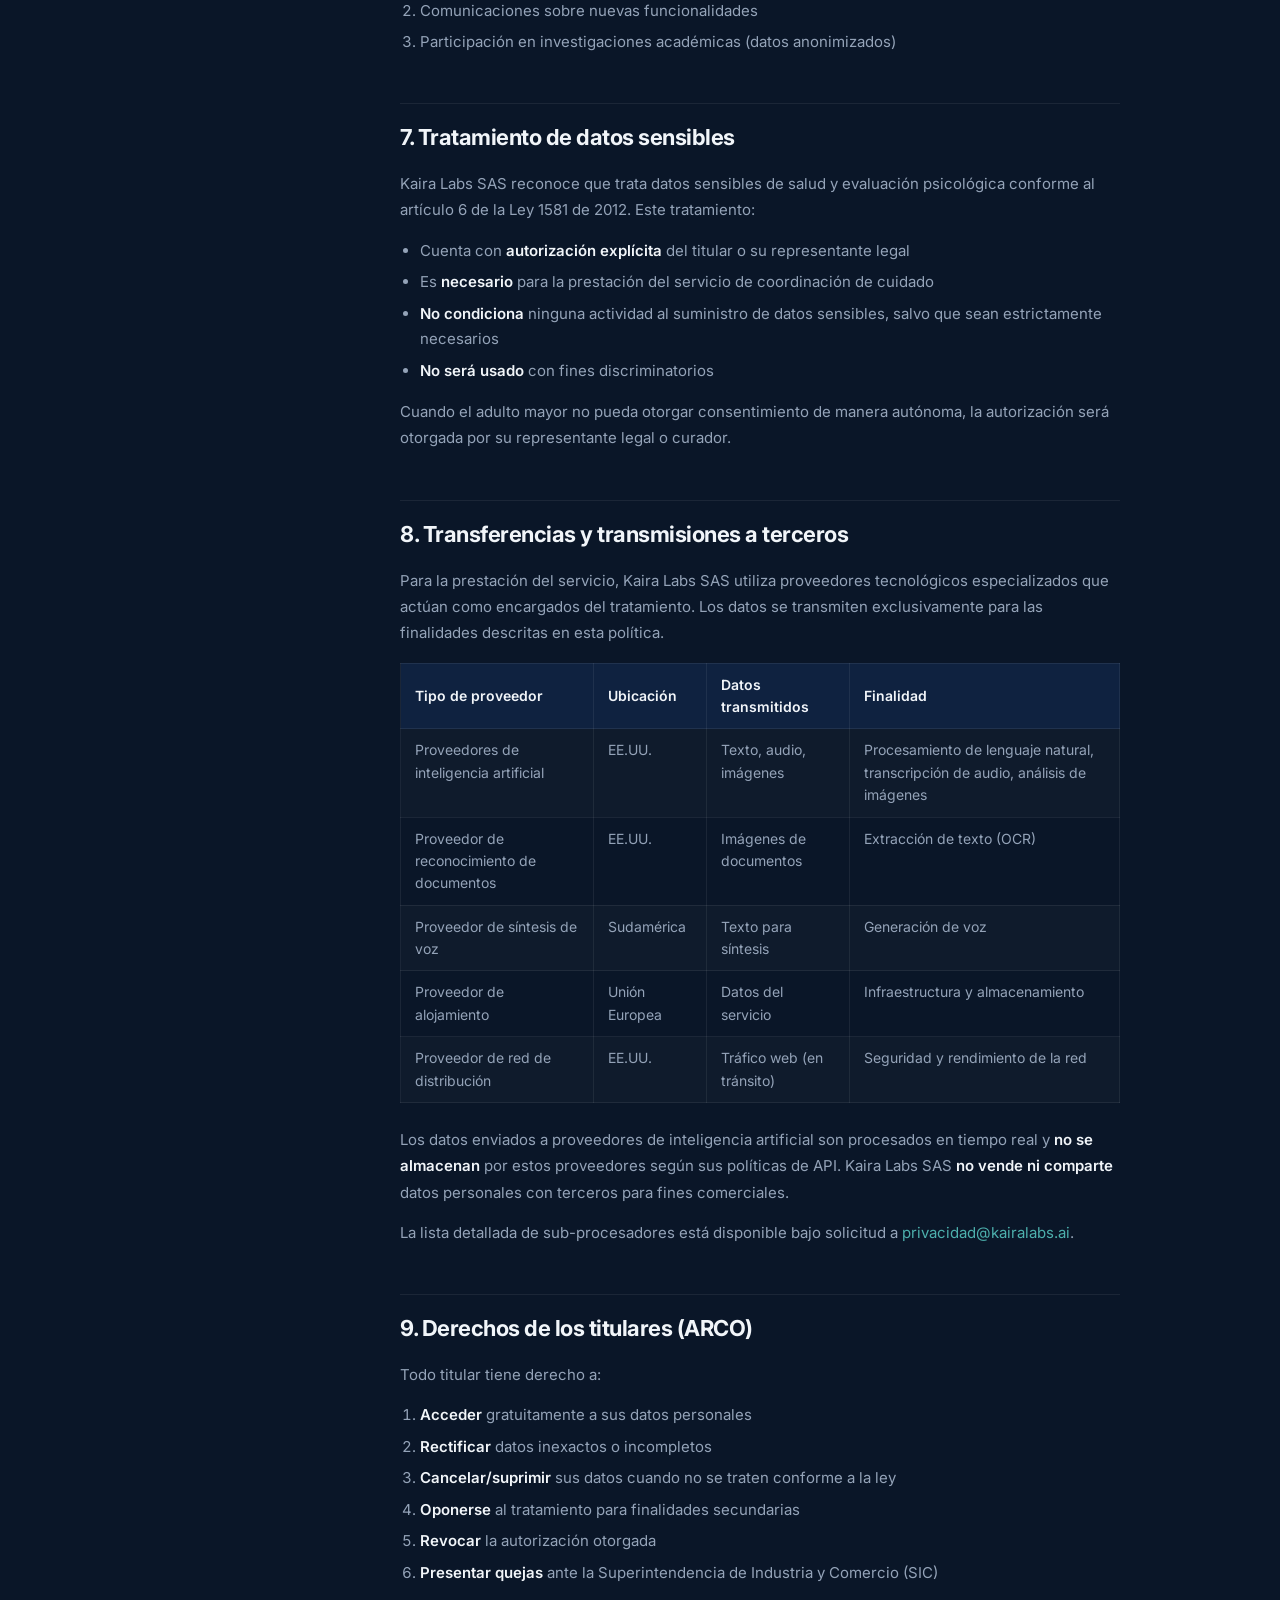
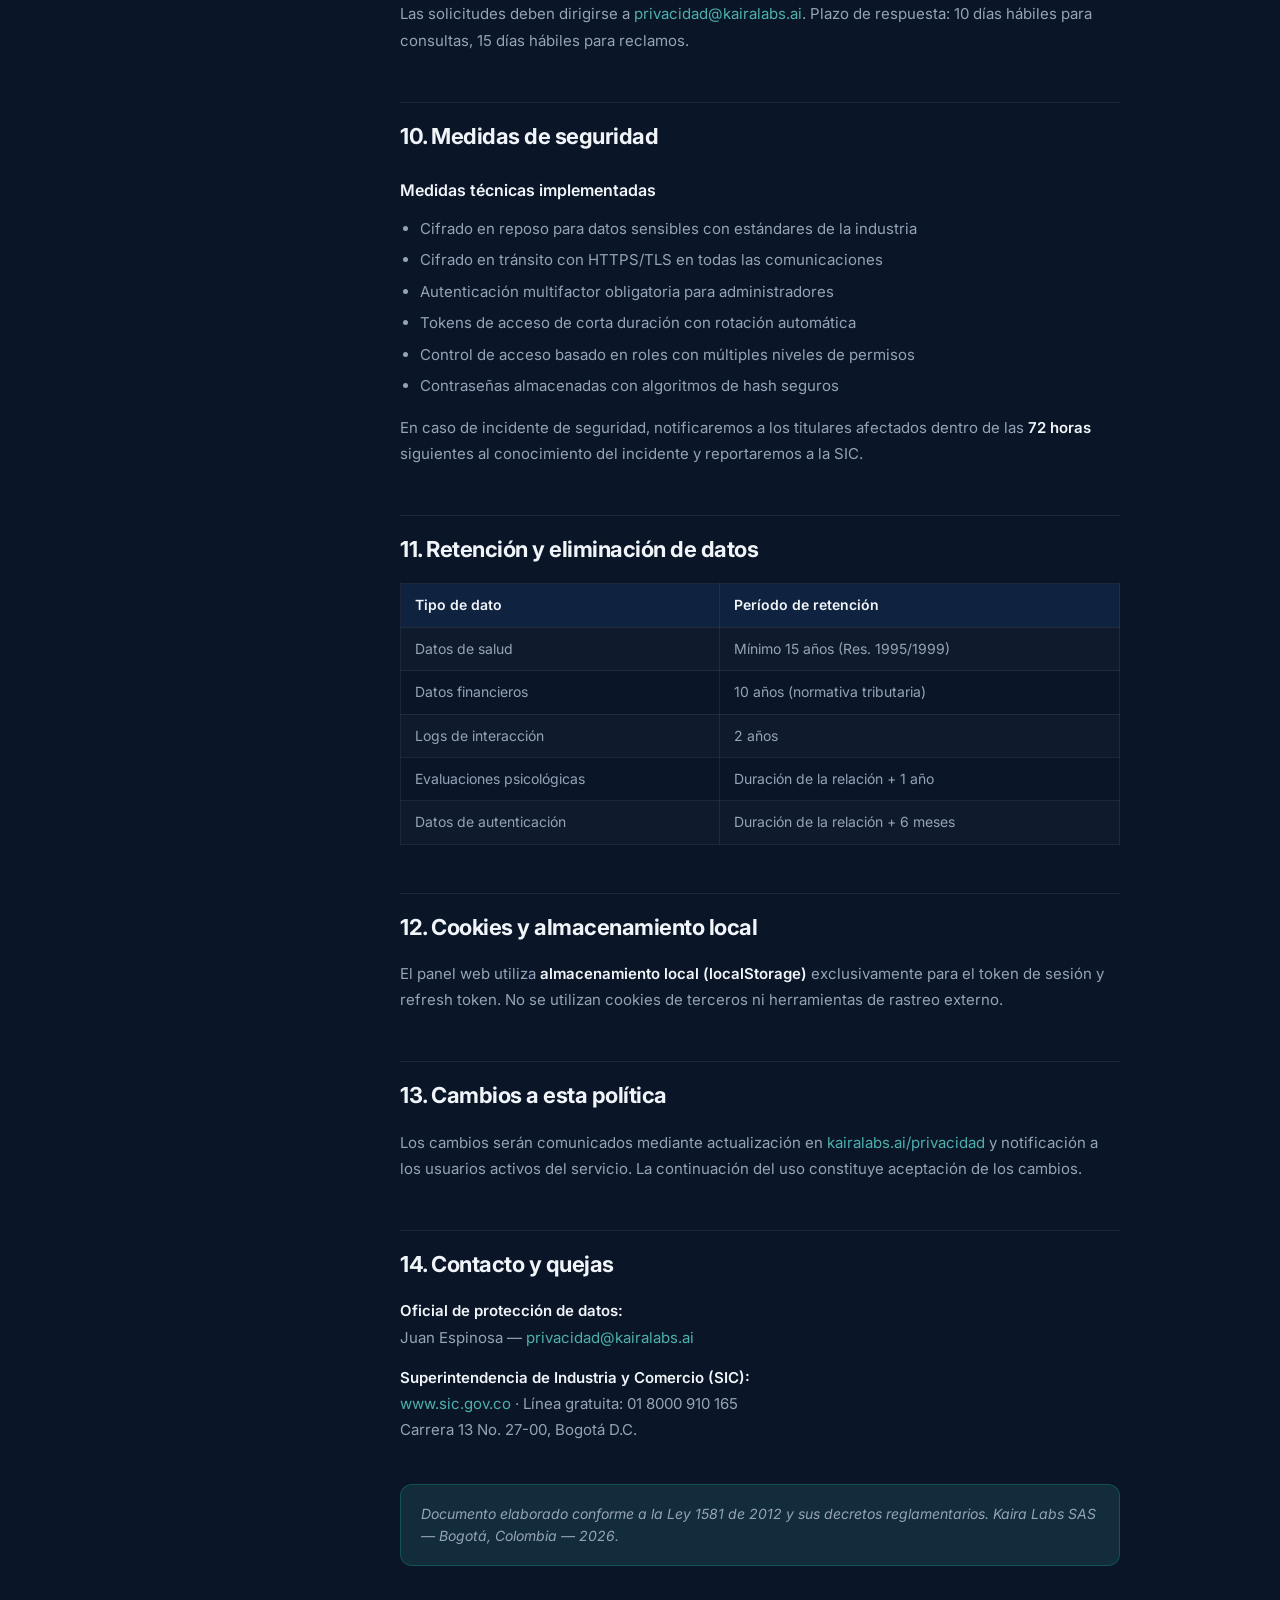
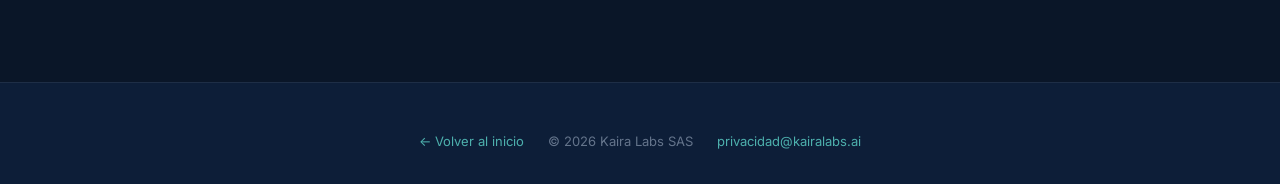
==== commit 1dc1bd17: "fix: TTS region Unión Europea → Sudamérica (brazilsouth) Co-Authored-By: Claude Opus 4.6 (1M context" ====
--- a/privacidad.html
+++ b/privacidad.html
@@ -215,7 +215,7 @@
           <tr><th>Tipo de proveedor</th><th>Ubicación</th><th>Datos transmitidos</th><th>Finalidad</th></tr>
           <tr><td>Proveedores de inteligencia artificial</td><td>EE.UU.</td><td>Texto, audio, imágenes</td><td>Procesamiento de lenguaje natural, transcripción de audio, análisis de imágenes</td></tr>
           <tr><td>Proveedor de reconocimiento de documentos</td><td>EE.UU.</td><td>Imágenes de documentos</td><td>Extracción de texto (OCR)</td></tr>
-          <tr><td>Proveedor de síntesis de voz</td><td>Unión Europea</td><td>Texto para síntesis</td><td>Generación de voz</td></tr>
+          <tr><td>Proveedor de síntesis de voz</td><td>Sudamérica</td><td>Texto para síntesis</td><td>Generación de voz</td></tr>
           <tr><td>Proveedor de alojamiento</td><td>Unión Europea</td><td>Datos del servicio</td><td>Infraestructura y almacenamiento</td></tr>
           <tr><td>Proveedor de red de distribución</td><td>EE.UU.</td><td>Tráfico web (en tránsito)</td><td>Seguridad y rendimiento de la red</td></tr>
         </table>
